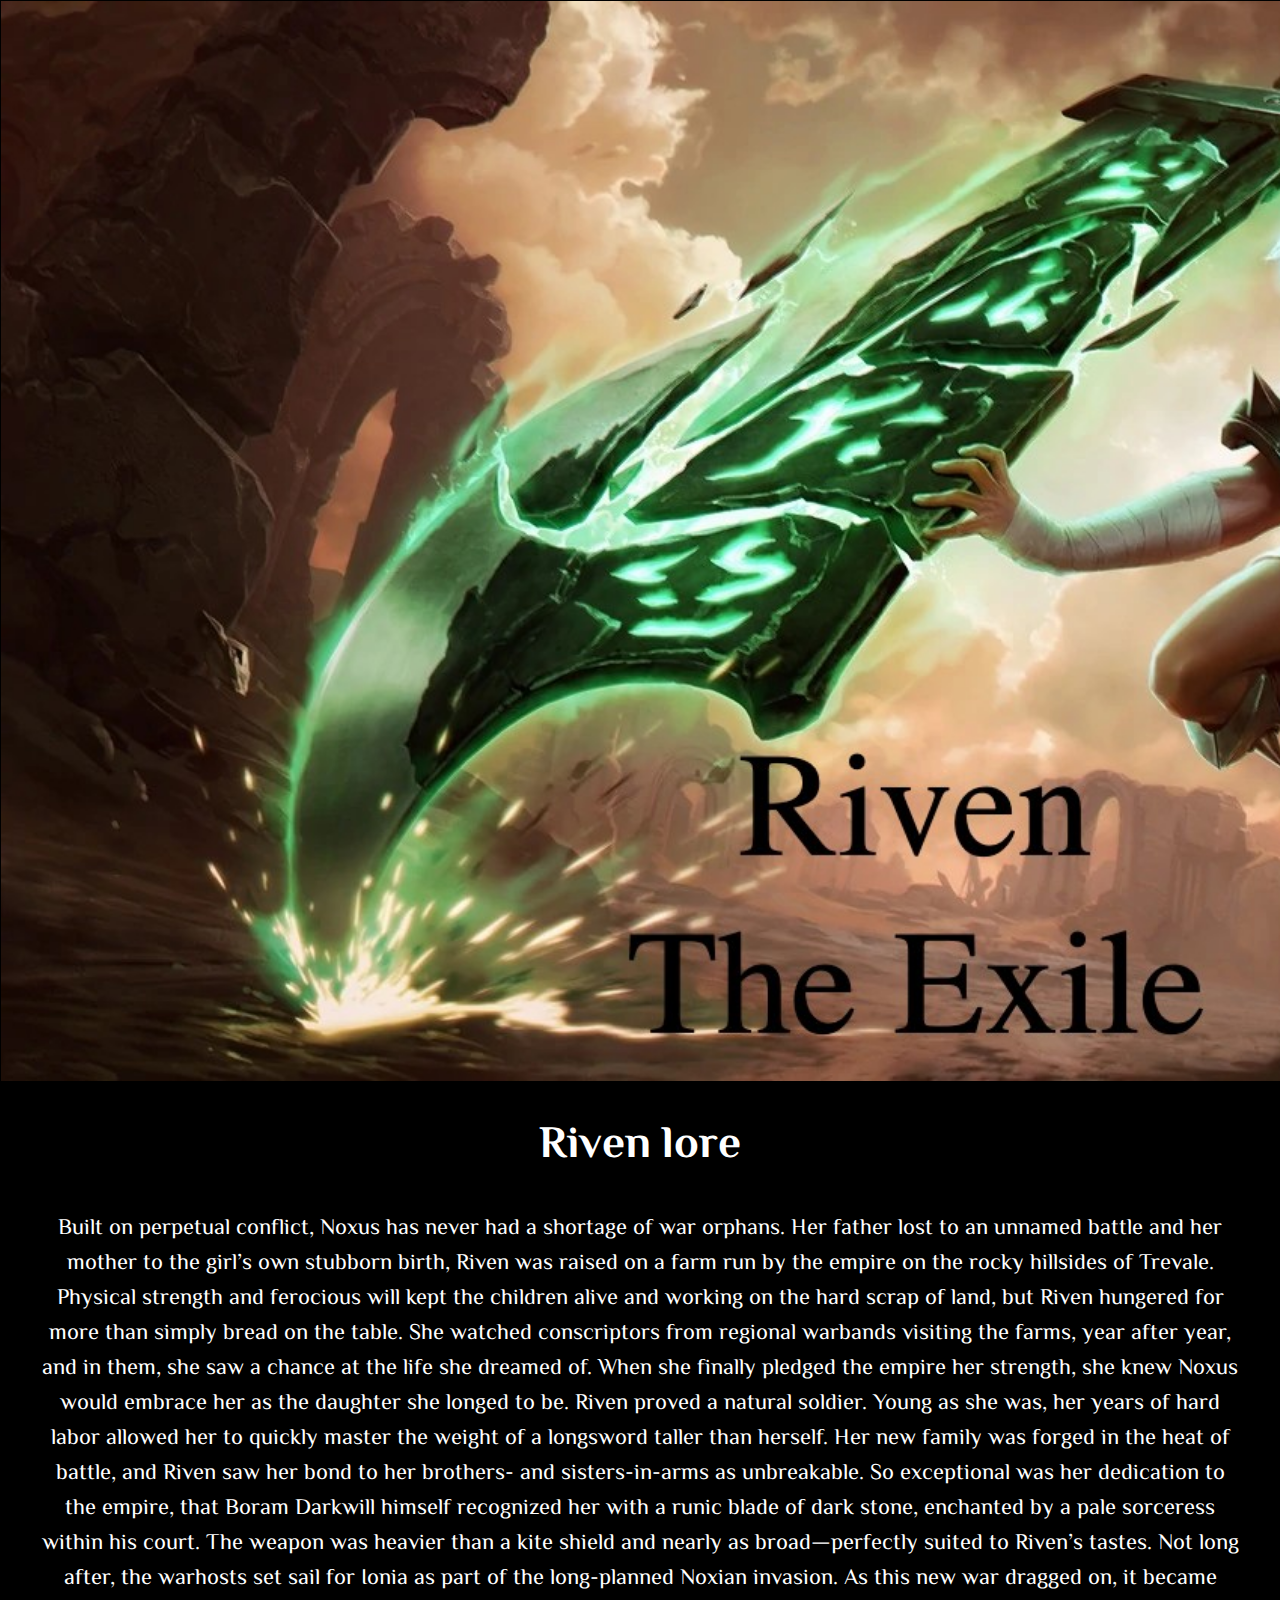
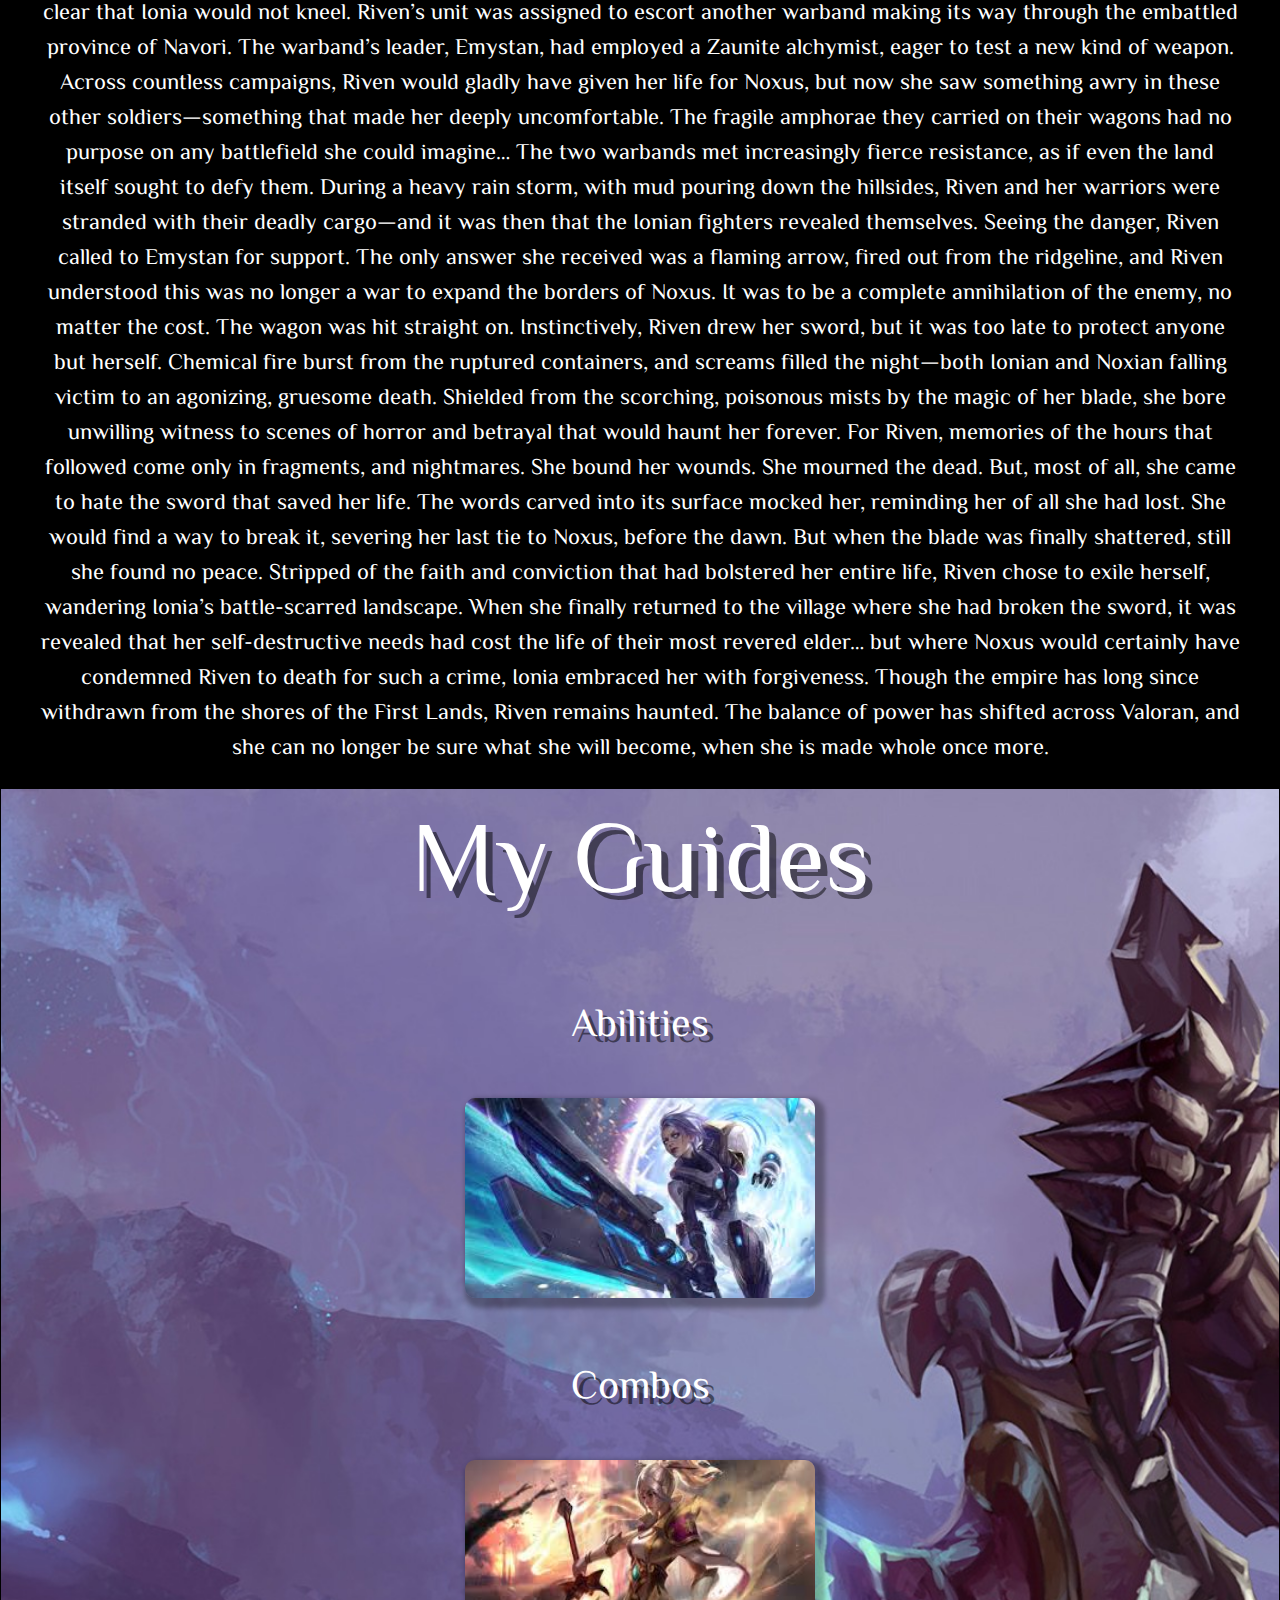
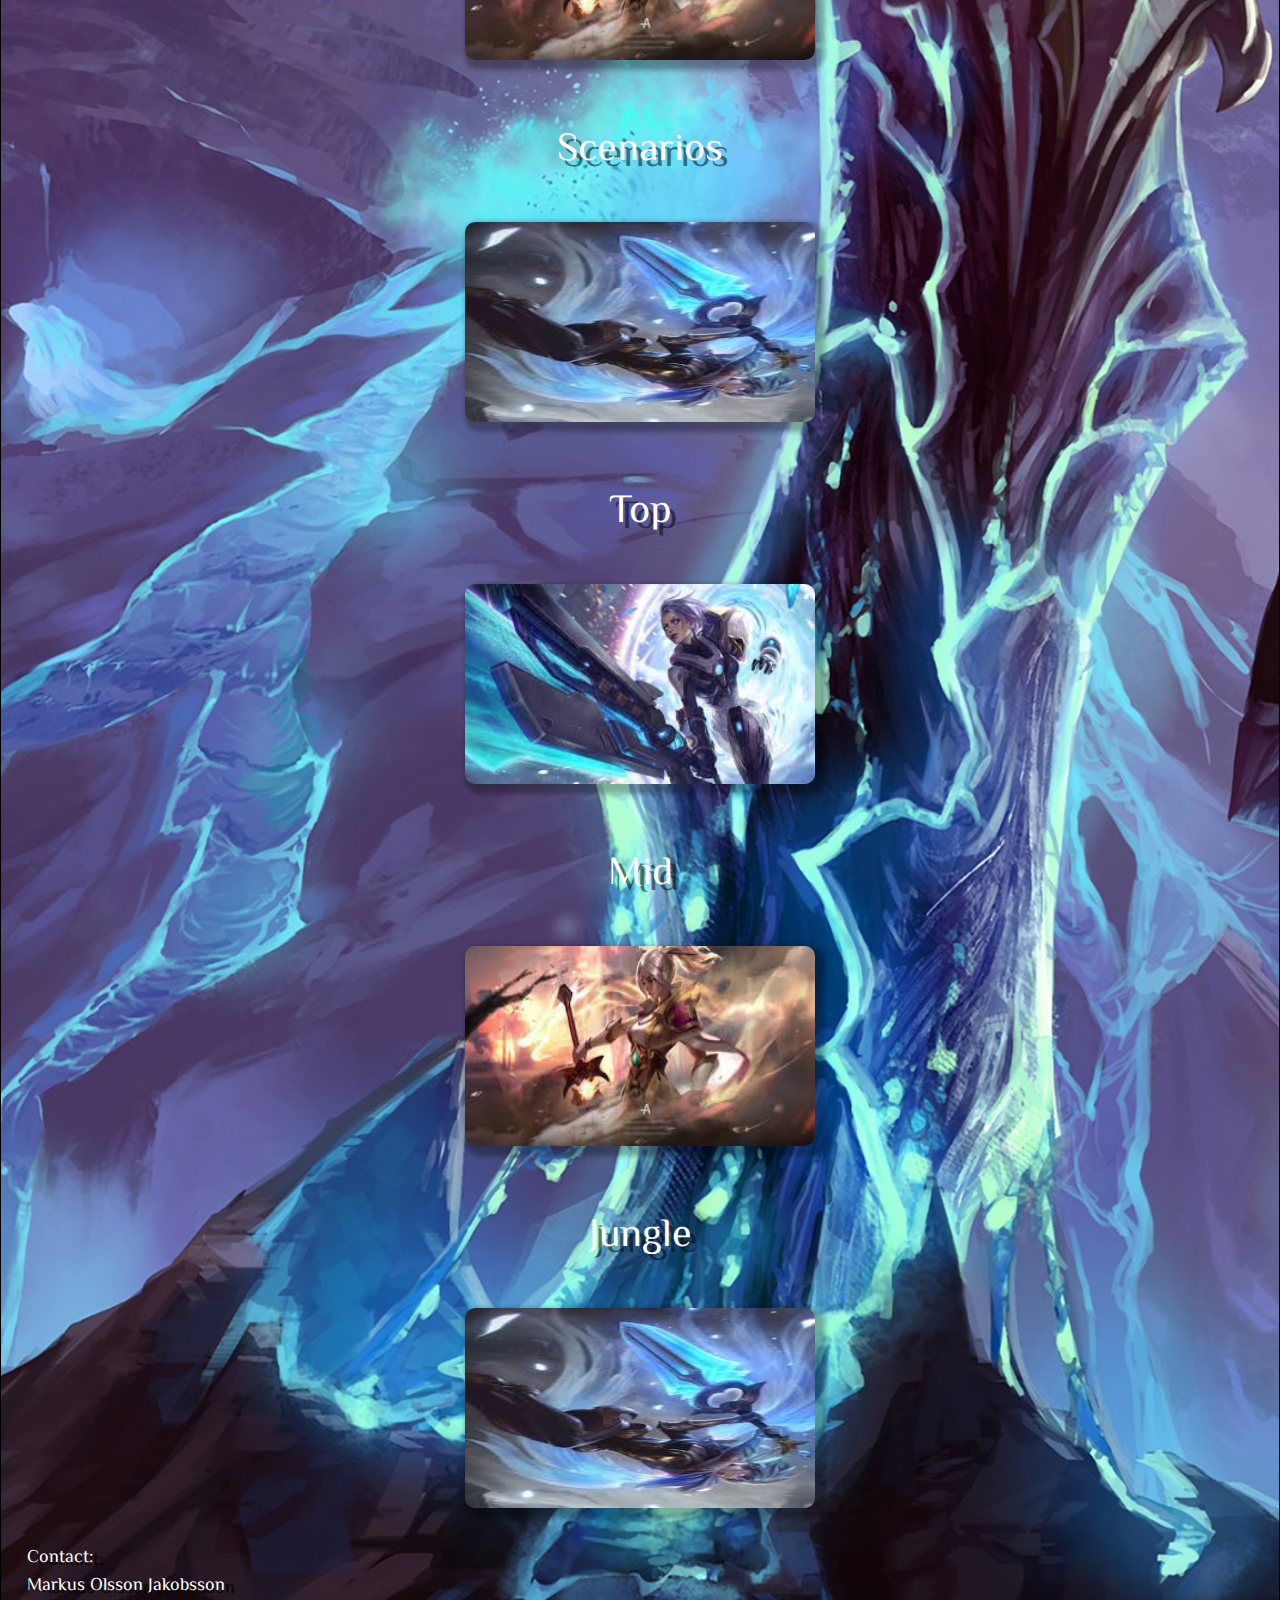
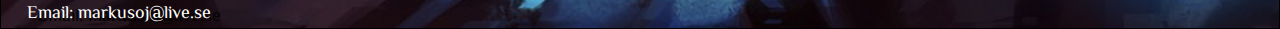
==== index.html @ c726abac "new css" ====
<!DOCTYPE html>
<html lang="sv" dir="ltr">

<head>
  <meta charset="utf-8">
  <meta name="veiwport" content="width=device-width, initial-scale=1.0">
  <link rel="stylesheet" type="text/css" href="css/style.css">
  <link rel="stylesheet" type="text/css" href="css/grid.css">
  <title>Riven guide</title>
</head>

<body id="body1">
  <header id=header1>
    <div id="champriven">
    </div>
  </header>
  <h1 id="rubrik1">Riven lore</h1>
  <p id="brödtext">
    Built on perpetual conflict, Noxus has never had a shortage of war orphans. Her father lost to an unnamed battle and her mother to the girl’s own stubborn birth, Riven was raised on a farm run by the empire on the rocky hillsides
    of Trevale.

    Physical strength and ferocious will kept the children alive and working on the hard scrap of land, but Riven hungered for more than simply bread on the table. She watched conscriptors from regional warbands visiting the farms, year after year,
    and in them, she saw a chance at the life she dreamed of. When she finally pledged the empire her strength, she knew Noxus would embrace her as the daughter she longed to be.

    Riven proved a natural soldier. Young as she was, her years of hard labor allowed her to quickly master the weight of a longsword taller than herself. Her new family was forged in the heat of battle, and Riven saw her bond to her brothers- and
    sisters-in-arms as unbreakable.

    So exceptional was her dedication to the empire, that Boram Darkwill himself recognized her with a runic blade of dark stone, enchanted by a pale sorceress within his court. The weapon was heavier than a kite shield and nearly as broad—perfectly
    suited to Riven’s tastes.

    Not long after, the warhosts set sail for Ionia as part of the long-planned Noxian invasion.

    As this new war dragged on, it became clear that Ionia would not kneel. Riven’s unit was assigned to escort another warband making its way through the embattled province of Navori. The warband’s leader, Emystan, had employed a Zaunite alchymist,
    eager to test a new kind of weapon. Across countless campaigns, Riven would gladly have given her life for Noxus, but now she saw something awry in these other soldiers—something that made her deeply uncomfortable. The fragile amphorae they
    carried on their wagons had no purpose on any battlefield she could imagine…

    The two warbands met increasingly fierce resistance, as if even the land itself sought to defy them. During a heavy rain storm, with mud pouring down the hillsides, Riven and her warriors were stranded with their deadly cargo—and it was then that
    the Ionian fighters revealed themselves. Seeing the danger, Riven called to Emystan for support.

    The only answer she received was a flaming arrow, fired out from the ridgeline, and Riven understood this was no longer a war to expand the borders of Noxus. It was to be a complete annihilation of the enemy, no matter the cost.

    The wagon was hit straight on. Instinctively, Riven drew her sword, but it was too late to protect anyone but herself. Chemical fire burst from the ruptured containers, and screams filled the night—both Ionian and Noxian falling victim to an
    agonizing, gruesome death. Shielded from the scorching, poisonous mists by the magic of her blade, she bore unwilling witness to scenes of horror and betrayal that would haunt her forever.

    For Riven, memories of the hours that followed come only in fragments, and nightmares. She bound her wounds. She mourned the dead. But, most of all, she came to hate the sword that saved her life. The words carved into its surface mocked her,
    reminding her of all she had lost. She would find a way to break it, severing her last tie to Noxus, before the dawn.

    But when the blade was finally shattered, still she found no peace.

    Stripped of the faith and conviction that had bolstered her entire life, Riven chose to exile herself, wandering Ionia’s battle-scarred landscape. When she finally returned to the village where she had broken the sword, it was revealed that her
    self-destructive needs had cost the life of their most revered elder… but where Noxus would certainly have condemned Riven to death for such a crime, Ionia embraced her with forgiveness.

    Though the empire has long since withdrawn from the shores of the First Lands, Riven remains haunted. The balance of power has shifted across Valoran, and she can no longer be sure what she will become, when she is made whole once more.
  </p>
  <div class="topics" id="bakgrund">
    <section id="header2">
      My Guides
    </section>
    <section id="section1" class="länkar">
      <div class="buttons">
        <p class="topictext">Abilities</p>
        <a href="https://markusojt19.github.io/Projekt-HT/"><img src="img/pulse.jpg" alt="Riven abilities" height="200" width="350" class="bilder"></a>
      </div>
    </section>
    <section id="section2" class="länkar">
      <div class="buttons">
        <p class="topictext">Combos</p>
        <a href="https://euw.leagueoflegends.com/en/"><img src="img/prestigeriven2.jpg" alt="Riven combos" height="200" width="350" class="bilder"></a>
      </div>
    </section>
    <section id="section3" class="länkar">
      <div class="buttons">
        <p class="topictext">Scenarios</p>
        <a href="https://euw.leagueoflegends.com/en/"><img src="img/dawn.jpg" alt="Riven scenarios" height="200" width="350" class="bilder"></a>
      </div>
    </section>
    <section id="section4" class="länkar">
      <div class="buttons">
        <p class="topictext">Top</p>
        <a href="https://euw.leagueoflegends.com/en/"><img src="img/pulse.jpg" alt="Riven toplane" height="200" width="350" class="bilder"></a>
      </div>
    </section>
    <section id="section5" class="länkar">
      <div class="buttons">
        <p class="topictext">Mid</p>
        <a href="https://euw.leagueoflegends.com/en/"><img src="img/prestigeriven2.jpg" alt="Riven midlane" height="200" width="350" class="bilder"></a>
      </div>
    </section>
    <section id="section6" class="länkar">
      <div class="buttons">
        <p class="topictext">Jungle</p>
        <a href="https://euw.leagueoflegends.com/en/"><img src="img/dawn.jpg" alt="Riven jungle" height="200" width="350" class="bilder"></a>
      </div>
    </section>
    <footer id="contact">
      Contact:<br>
      Markus Olsson Jakobsson <br>
      Email: markusoj@live.se
    </footer>
  </div>
</body>

</html>
---- css/style.css ----
@import url('https://fonts.googleapis.com/css?family=El+Messiri&display=swap');

#body1 {
  margin: 1px;
  font-family: 'El Messiri';
  background-color: rgb(0, 0, 0);
}

#brödtext {
  font-size: 2.5vh;
  color: rgb(255, 255, 255);
  margin-left: 3vw;
  margin-right: 3vw;
  text-align: center;
}

#rubrik1 {
  font-size: 5vh;
  color: rgb(255, 255, 255);
  text-align: center;
}

#bakgrund {
  background-image: url("../img/champriven.jpg");
  height: auto;
  width: auto;
  background-repeat: no-repeat;
  background-size: cover;
  background-position: top;
}

#champriven {
  display: block;
  background-image: url("../img/rivenog.jpg");
  margin-left: auto;
  margin-right: auto;
  background-size: cover;
  width: 100vw;
  height: 120vh;
}

#logo {
  display: block;
  margin-left: auto;
  margin-right: auto;
  width: 70%;
}

.topictext {
  display: block;
  margin-left: auto;
  margin-right: auto;
  font-size: 40px;
  color: rgb(255, 255, 255);
  height: auto;
  width: fit-content;
  text-shadow: 6px 6px rgba(0, 0, 0, 0.5);
}

.buttons {
  height: auto;
  width: fit-content;
  text-align: center;
  margin-left: auto;
  margin-right: auto;
  transition: .4s;
}

.bilder {
  box-shadow: 5px 5px 5px 5px rgba(0, 0, 0, 0.3);
  border: 5px;
  border-radius: 10px;
}

.buttons:hover {
  transform: scale(1.3);
}

#header2 {
  font-size: 100px;
  text-align: center;
  color: rgb(255, 255, 255);
  text-shadow: 7px 7px rgba(0, 0, 0, 0.5);
}

#contact {
  margin-top: 3vh;
  color: rgb(250, 230, 150);
  font-size: 2vh;
  text-shadow: 10px 3px rgba(0, 0, 0, 0.9);
  color: rgb(255, 255, 255);
}

.länkar {
  padding-top: 10px;
}

/*Nästa hemsida (abilities)*/
---- css/grid.css ----
.topics {
  display: grid;
  grid-template-columns: repeat(2, 1fr);
  grid-template-rows: repeat(5, auto);
  width: 80vw;
  height: auto;
  margin-left: auto;
  margin-right: auto;
}

#header1 {
  grid-column: 1/-1;
  grid-row: 1/2;
  text-align: center;
}

#section1 {
  grid-column: 1/2;
  grid-row: 2/3;
  text-align: center;
}

#section2 {
  grid-column: 1/2;
  grid-row: 3/4;
  text-align: center;
}

#section3 {
  grid-column: 1/2;
  grid-row: 4/5;
  text-align: center;
}

#section4 {
  grid-column: 2/3;
  grid-row: 2/3;
  text-align: center;
}

#section5 {
  grid-column: 2/3;
  grid-row: 3/4;
  text-align: center;
}

#section6 {
  grid-column: 2/3;
  grid-row: 4/5;
  text-align: center;
}

#header2 {
  grid-column: 1/-1;
  grid-row: 1/2;
}

#sectionR {
  grid-column: 1/2;
  grid-row: 1/2;
  text-align: center;
}

#sectionW {
  grid-column: 2/3;
  grid-row: 1/2;
  text-align: center;
}

#contact {
  grid-column: 1/-1;
  grid-row: 5/6;
  margin-left: 2%;
}

@media screen and (max-aspect-ratio: 3/2) {
  #header1 {
    grid-column: 1/-1;
    grid-row: 1/2;
  }

  #sectionR {
    grid-column: 1/-1;
    grid-row: 2/3;
  }

  #section1 {
    grid-column: 1/-1;
    grid-row: 3/4;
  }

  #section2 {
    grid-column: 1/-1;
    grid-row: 4/5;
  }

  #section3 {
    grid-column: 1/-1;
    grid-row: 5/6;
  }

  #sectionW {
    grid-column: 1/-1;
    grid-row: 6/7;
  }

  #section4 {
    grid-column: 1/-1;
    grid-row: 7/8;
  }

  #section5 {
    grid-column: 1/-1;
    grid-row: 8/9
  }

  #section6 {
    grid-column: 1/-1;
    grid-row: 9/10
  }

  #contact {
    grid-column: 1/-1;
    grid-row: 10/11;
  }
}

/*Nästa hemsida (abilities)*/
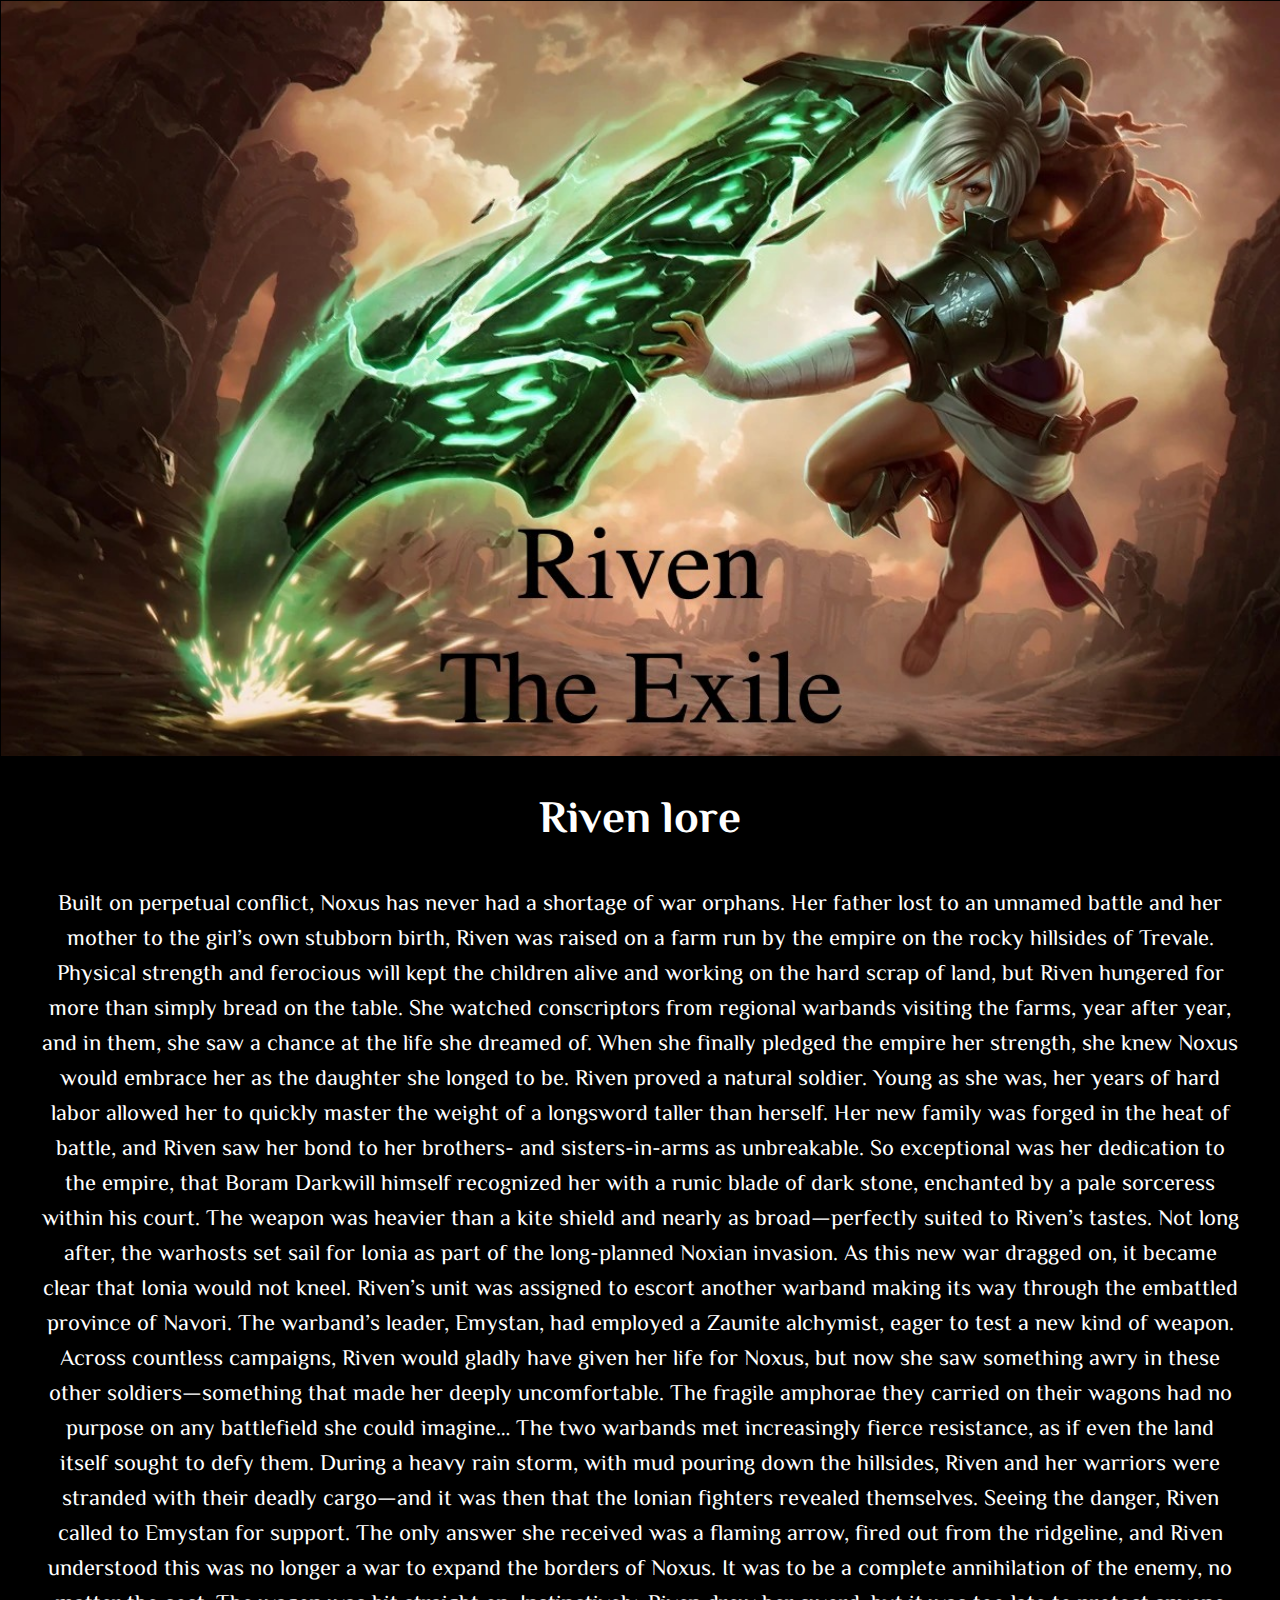
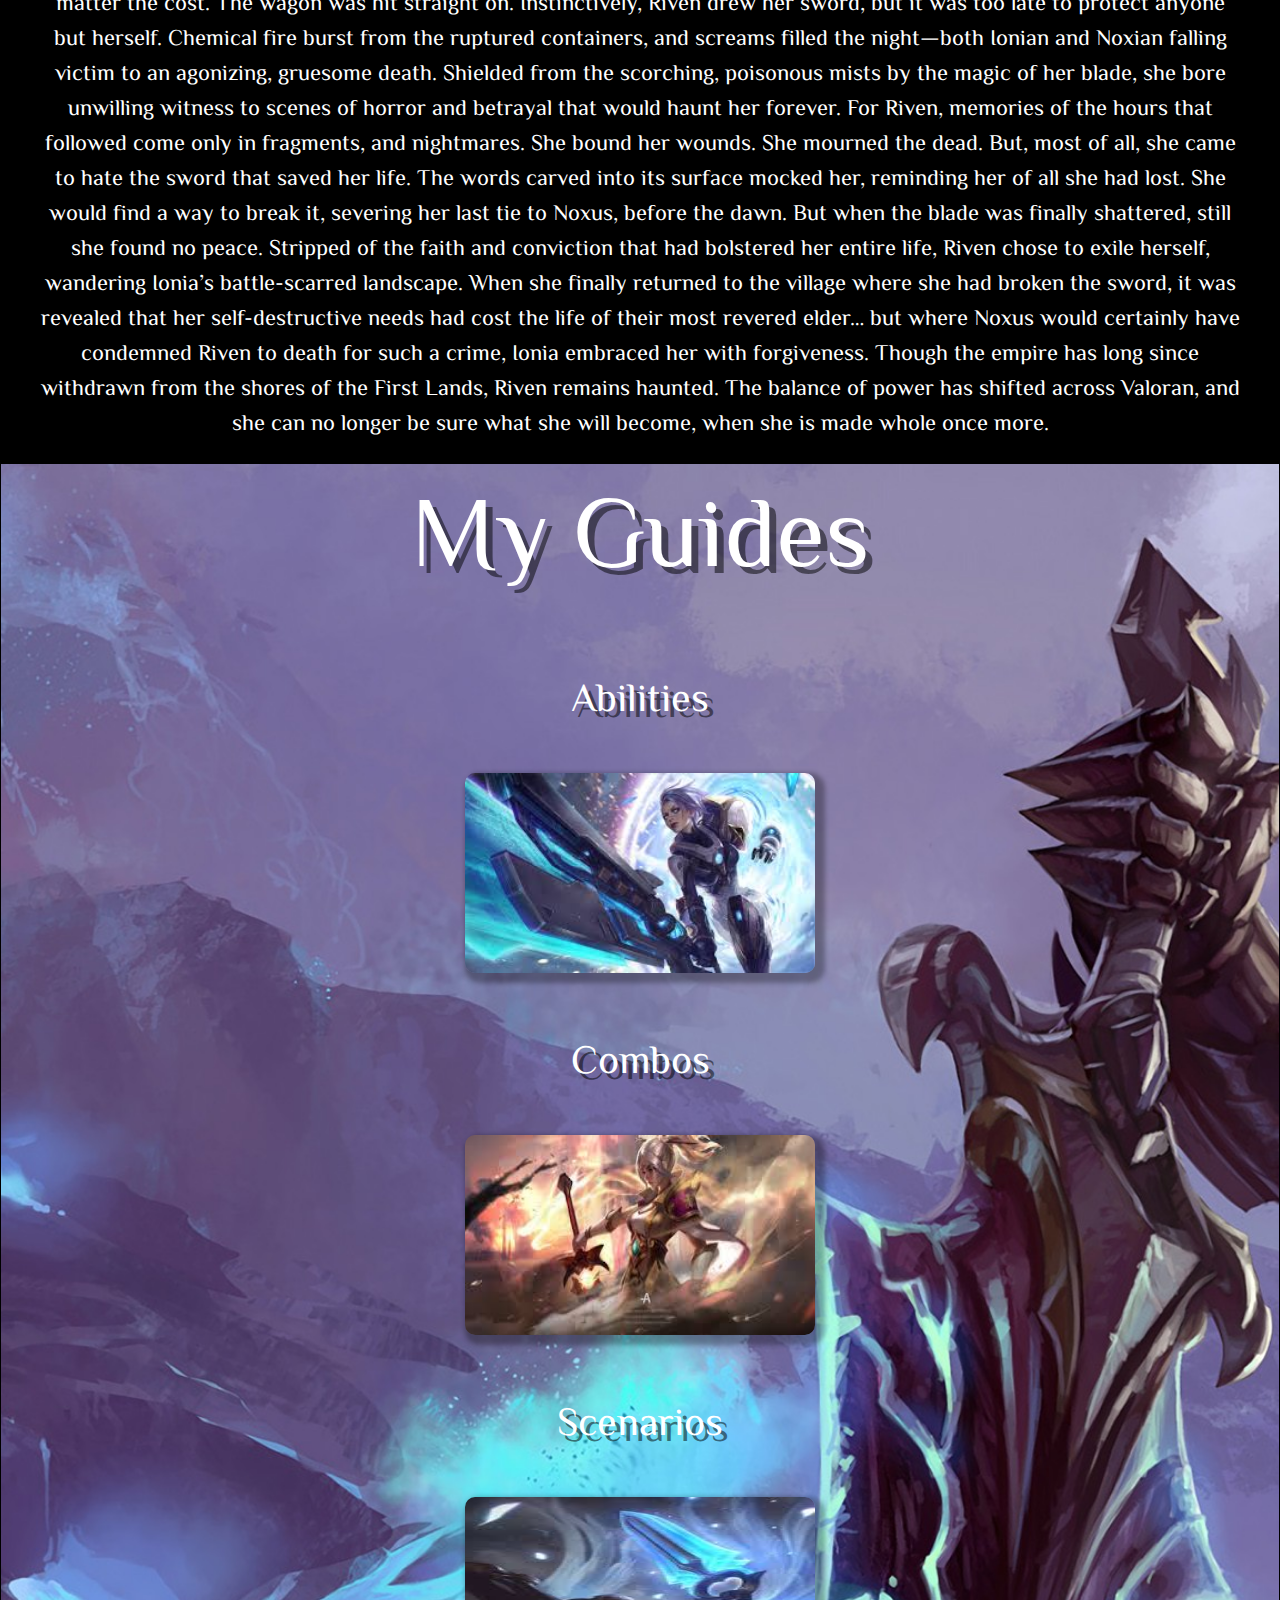
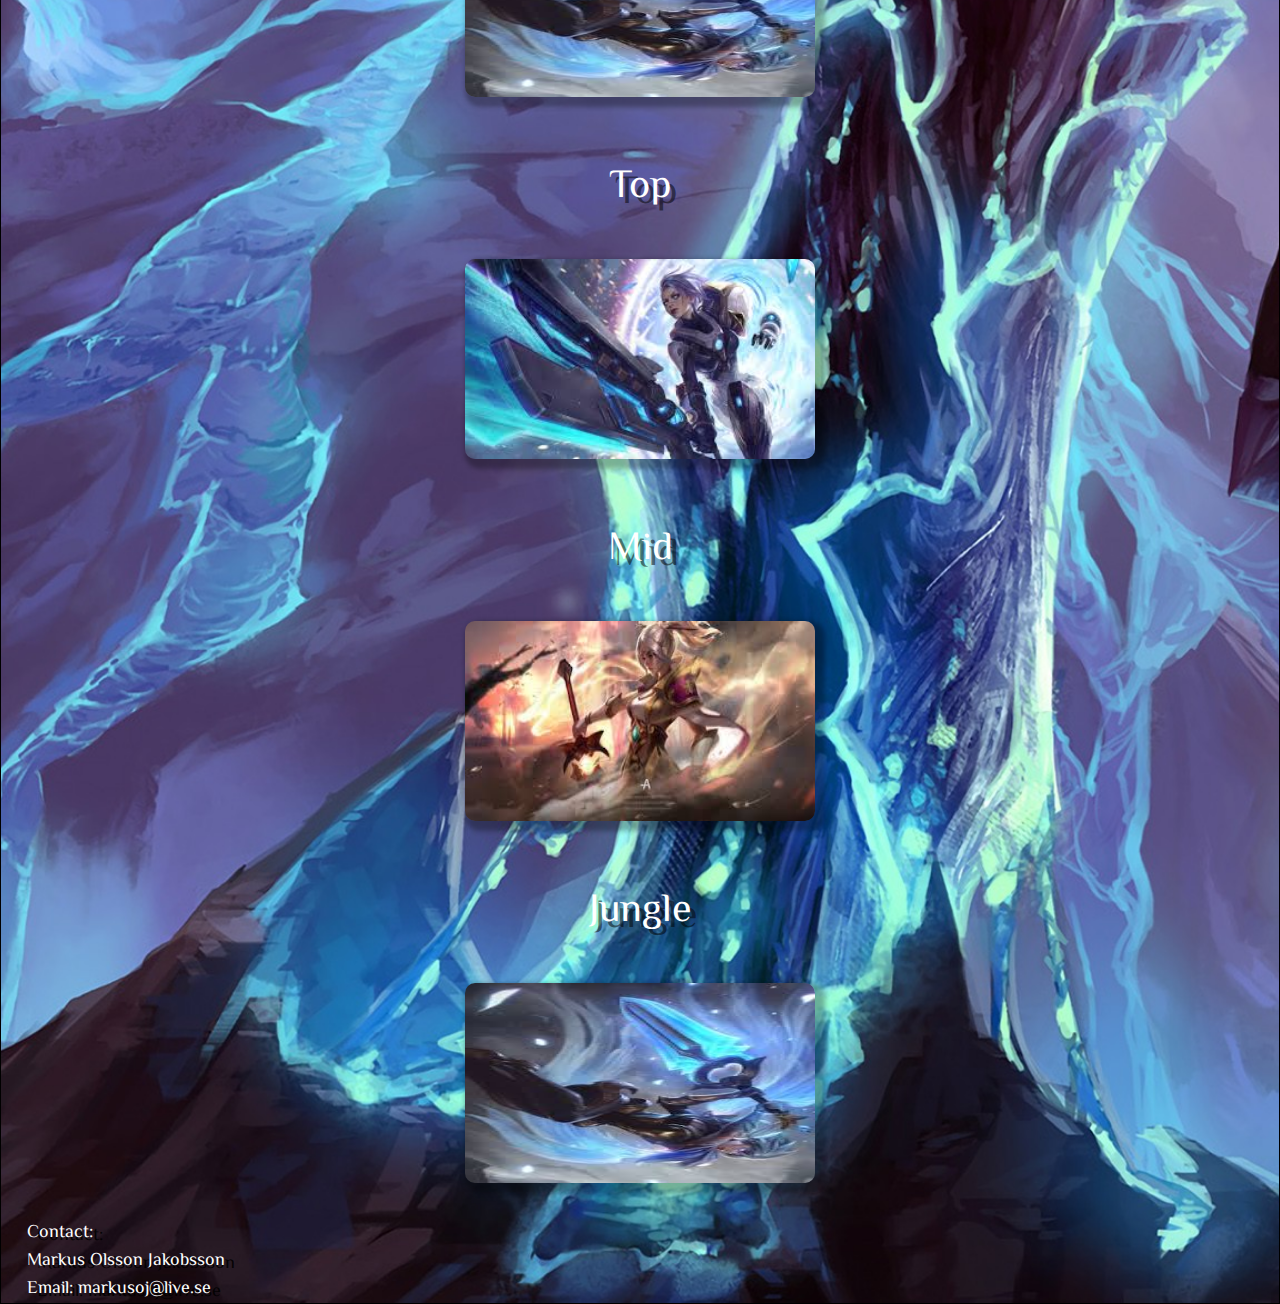
==== commit 43c321eb: "style fix" ====
--- a/index.html
+++ b/index.html
@@ -11,8 +11,7 @@
 
 <body id="body1">
   <header id=header1>
-    <div id="champriven">
-    </div>
+    <img src="img/rivenog.jpg" alt="Riven" id="start">
   </header>
   <h1 id="rubrik1">Riven lore</h1>
   <p id="brödtext">
@@ -59,13 +58,13 @@
     <section id="section1" class="länkar">
       <div class="buttons">
         <p class="topictext">Abilities</p>
-        <a href="https://markusojt19.github.io/Projekt-HT/"><img src="img/pulse.jpg" alt="Riven abilities" height="200" width="350" class="bilder"></a>
+        <a href="file:///Users/markusoj03/Desktop/Projekt-HT/abilities.html"><img src="img/pulse.jpg" alt="Riven abilities" height="200" width="350" class="bilder"></a>
       </div>
     </section>
     <section id="section2" class="länkar">
       <div class="buttons">
         <p class="topictext">Combos</p>
-        <a href="https://euw.leagueoflegends.com/en/"><img src="img/prestigeriven2.jpg" alt="Riven combos" height="200" width="350" class="bilder"></a>
+        <a href="https://markusojt19.github.io/Projekt-HT/"><img src="img/prestigeriven2.jpg" alt="Riven combos" height="200" width="350" class="bilder"></a>
       </div>
     </section>
     <section id="section3" class="länkar">
--- a/css/style.css
+++ b/css/style.css
@@ -29,14 +29,11 @@
   background-position: top;
 }
 
-#champriven {
+#start {
   display: block;
-  background-image: url("../img/rivenog.jpg");
-  margin-left: auto;
-  margin-right: auto;
   background-size: cover;
   width: 100vw;
-  height: 120vh;
+  height: auto;
 }
 
 #logo {
@@ -95,4 +92,28 @@
   padding-top: 10px;
 }
 
-/*Nästa hemsida (abilities)*/+/*Nästa hemsida (abilities)*/
+#body2 {
+  margin: 1px;
+  font-family: 'El Messiri';
+  background-color: rgb(9, 23, 29)
+}
+
+#Rubrik1 {
+  font-size: 10vh;
+  text-align: center;
+  color: rgb(220, 220, 220);
+  text-shadow: 0.5vh 0.5vh rgba(255, 255, 255, 0.3);
+}
+
+.sectionrubriker {
+  margin-left: 4vw;
+  font-size: 5vh;
+  color: rgb(220, 220, 220)
+}
+
+.sections {
+  margin-left: 2vw;
+  margin-right: 50vw;
+  color: rgb(220, 220, 220)
+}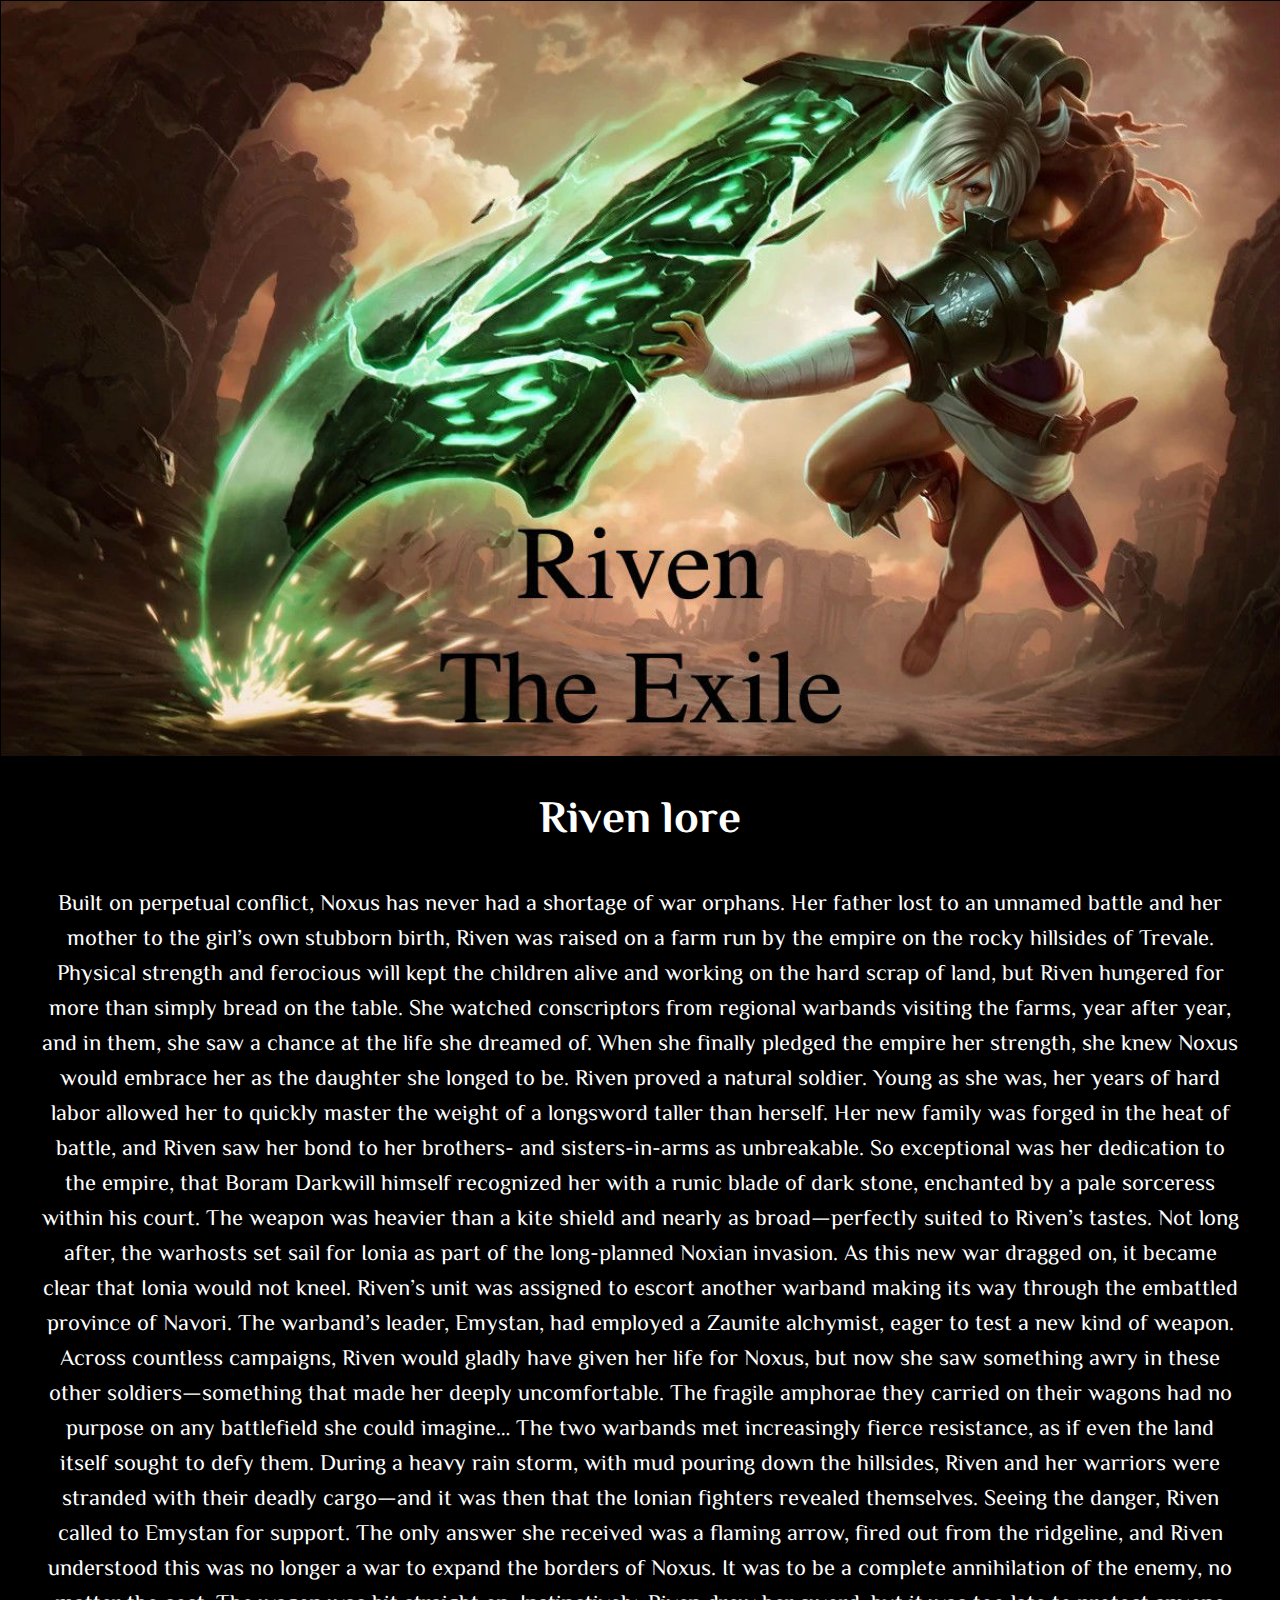
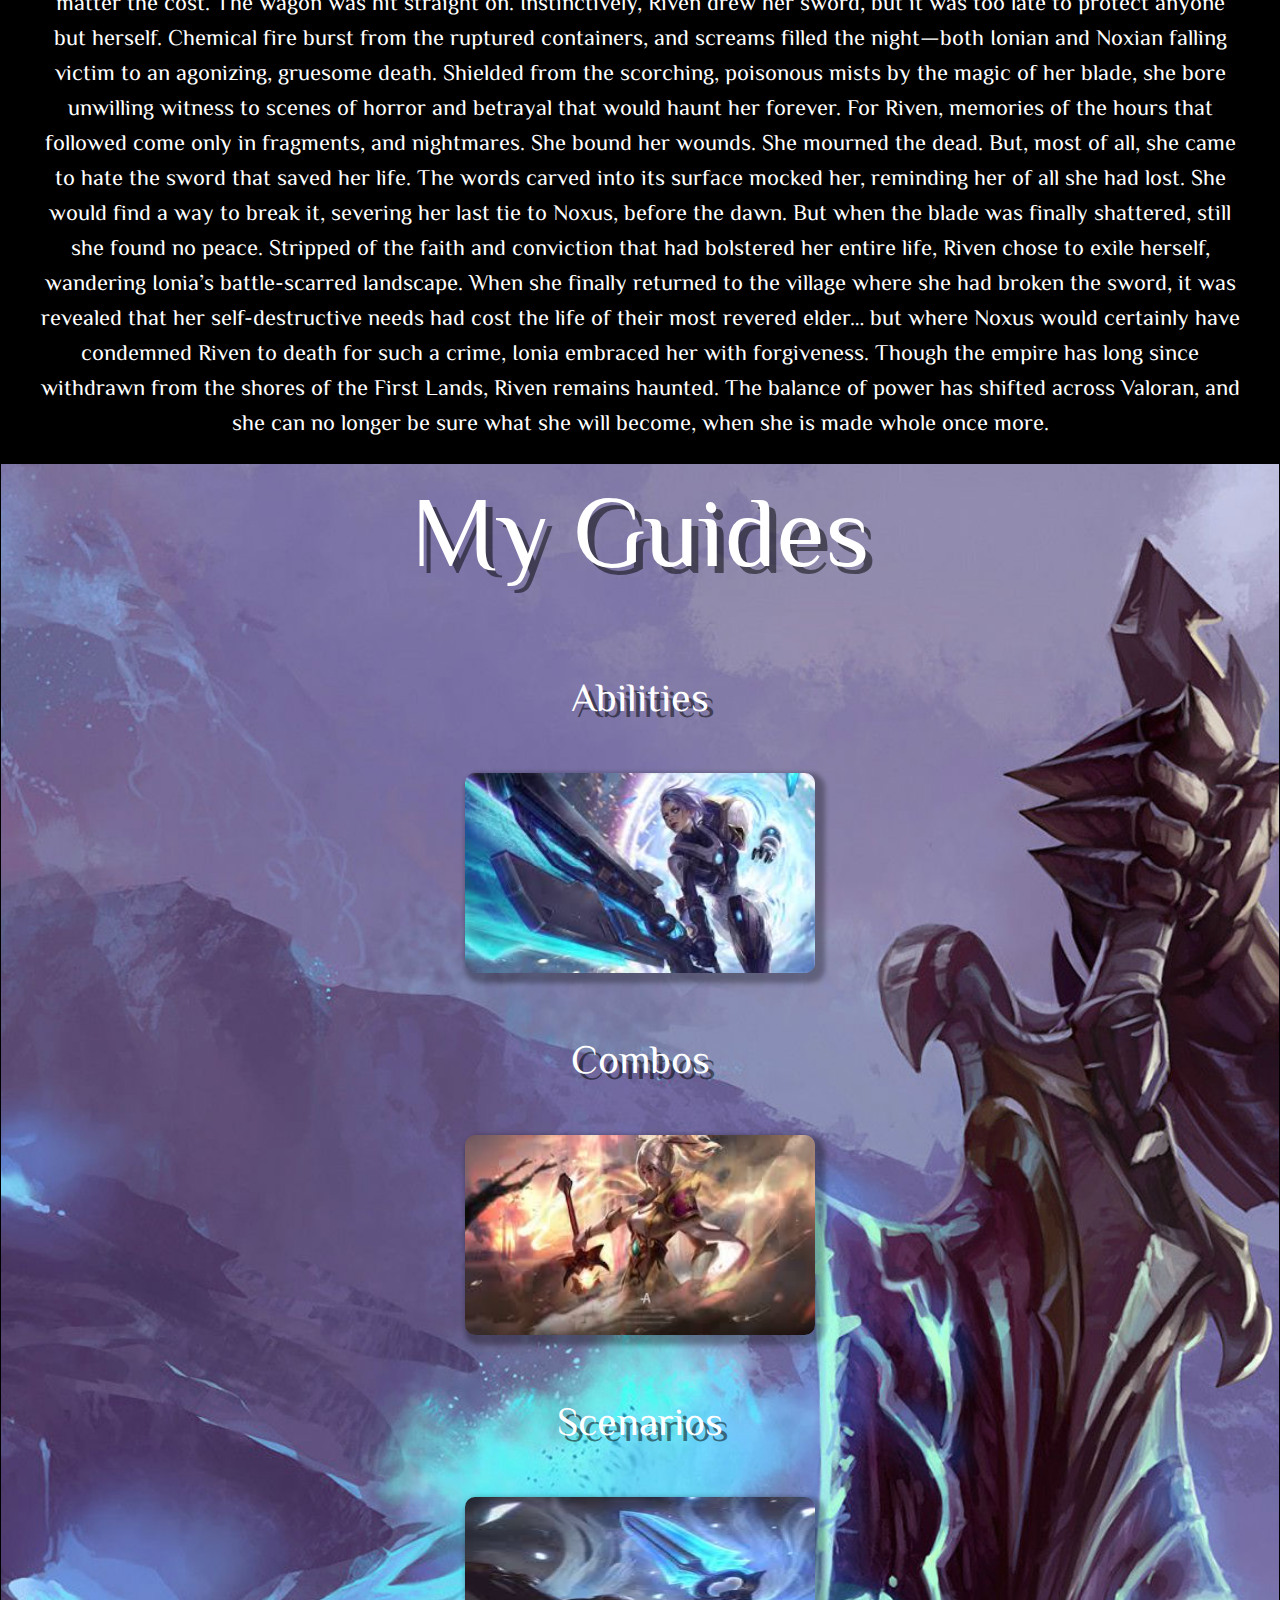
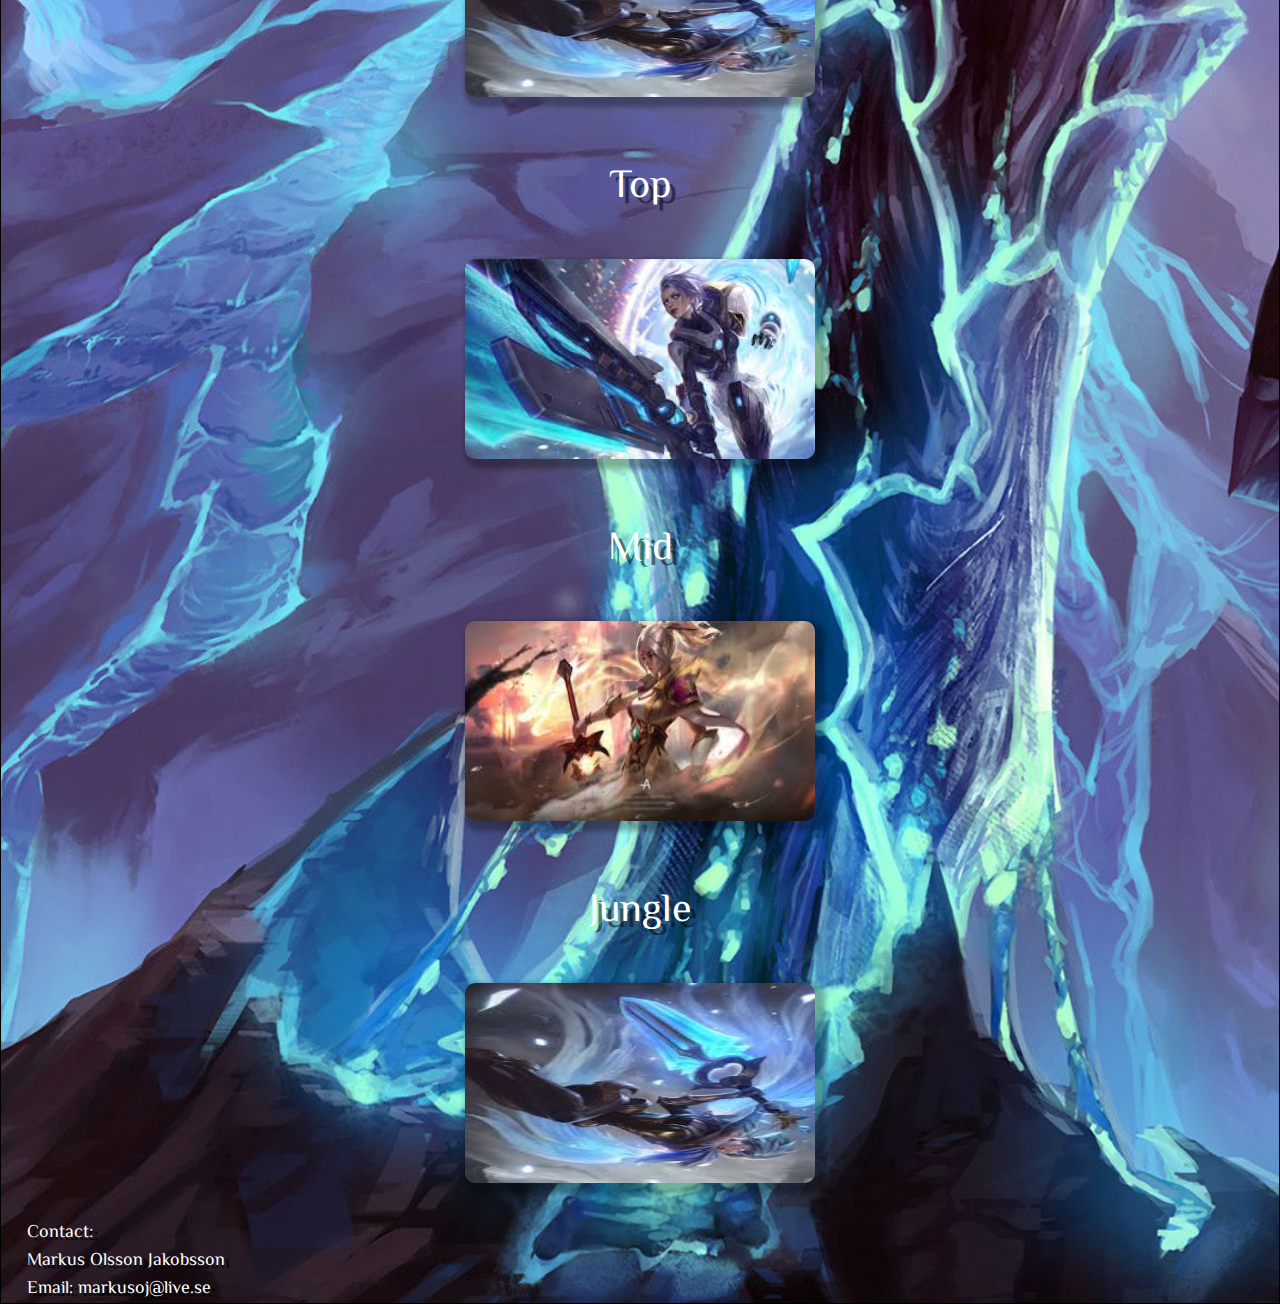
==== commit d624a1d6: "new images" ====
--- a/index.html
+++ b/index.html
@@ -11,7 +11,7 @@
 
 <body id="body1">
   <header id=header1>
-    <img src="img/rivenog.jpg" alt="Riven" id="start">
+    <img src="img/rivenogcomp.jpg" alt="Riven" id="start">
   </header>
   <h1 id="rubrik1">Riven lore</h1>
   <p id="brödtext">
--- a/css/style.css
+++ b/css/style.css
@@ -21,7 +21,7 @@
 }
 
 #bakgrund {
-  background-image: url("../img/champriven.jpg");
+  background-image: url("../img/champrivencomp.jpg");
   height: auto;
   width: auto;
   background-repeat: no-repeat;
@@ -34,13 +34,6 @@
   background-size: cover;
   width: 100vw;
   height: auto;
-}
-
-#logo {
-  display: block;
-  margin-left: auto;
-  margin-right: auto;
-  width: 70%;
 }
 
 .topictext {
@@ -84,7 +77,7 @@
   margin-top: 3vh;
   color: rgb(250, 230, 150);
   font-size: 2vh;
-  text-shadow: 10px 3px rgba(0, 0, 0, 0.9);
+  text-shadow: 5px 3px rgba(0, 0, 0, 0.9);
   color: rgb(255, 255, 255);
 }
 
@@ -116,4 +109,9 @@
   margin-left: 2vw;
   margin-right: 50vw;
   color: rgb(220, 220, 220)
+}
+
+#ytbild {
+  height: 30vh;
+  width: 30vw;
 }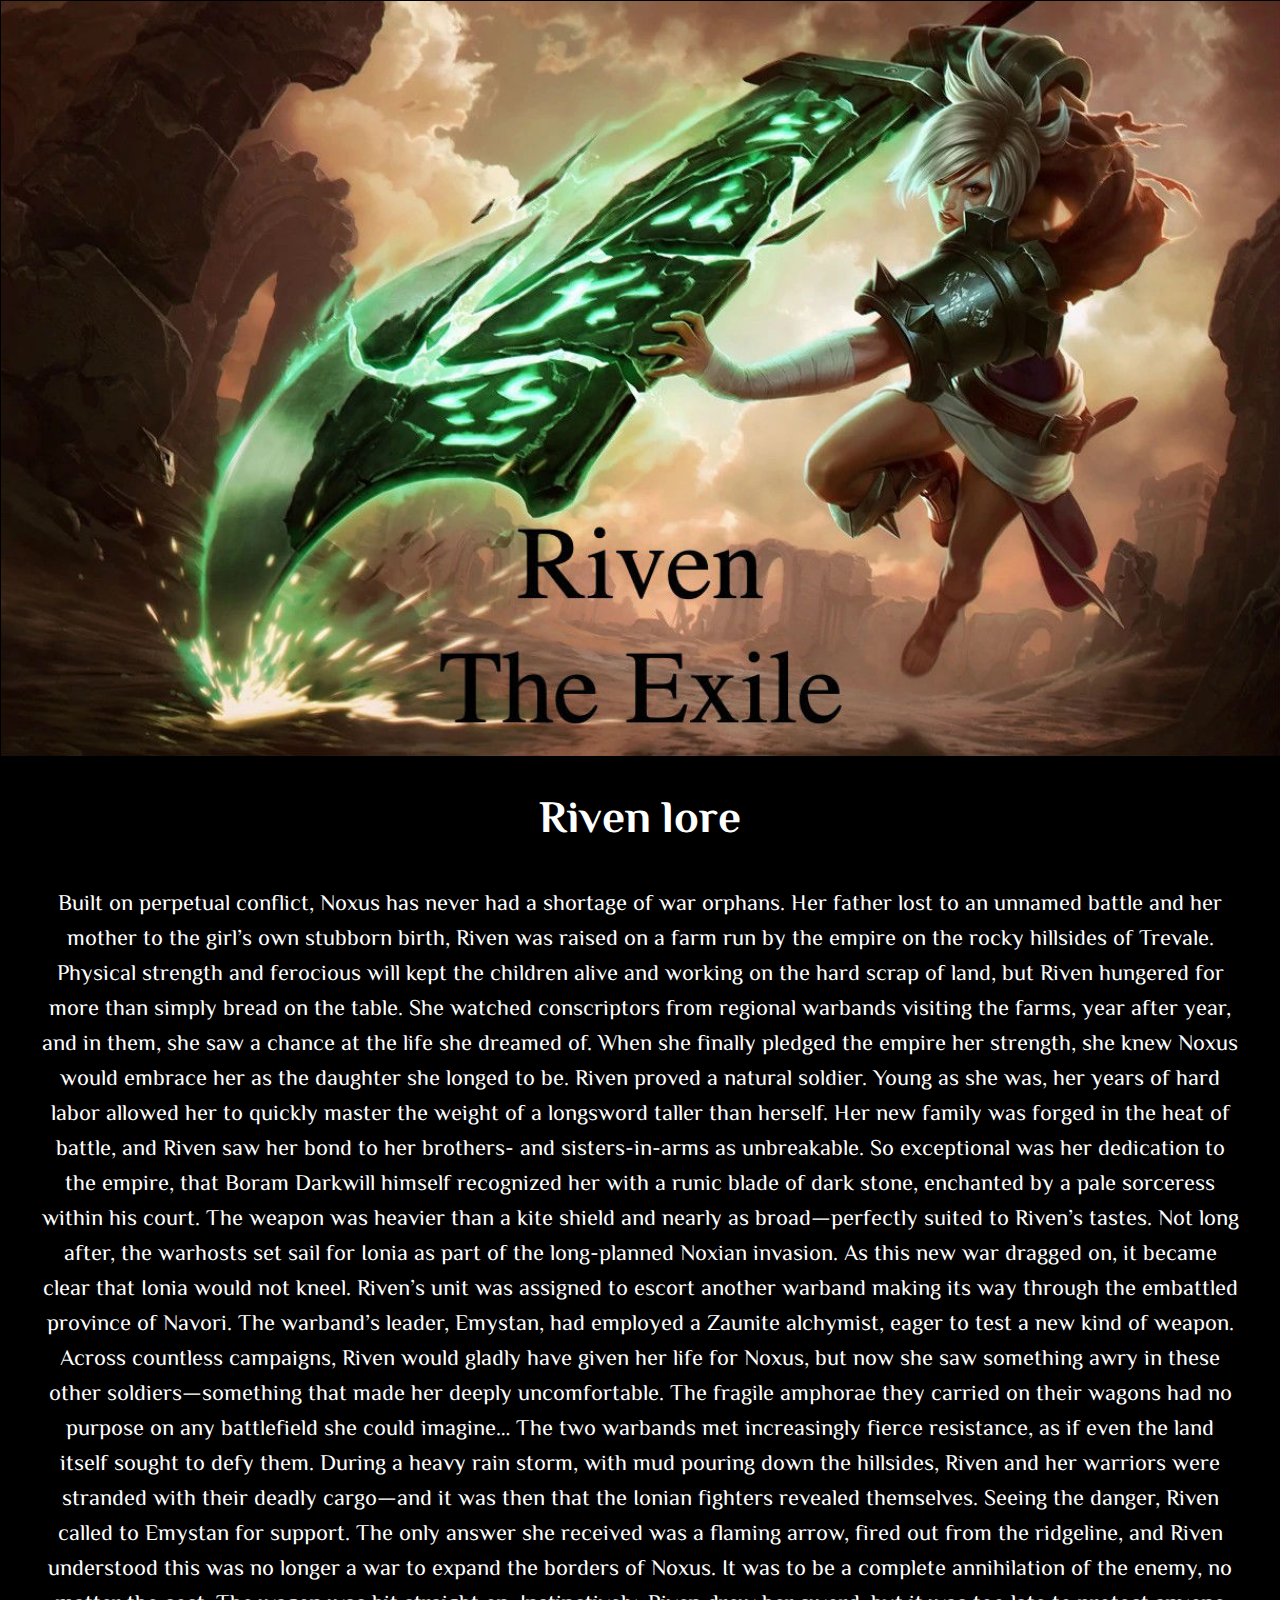
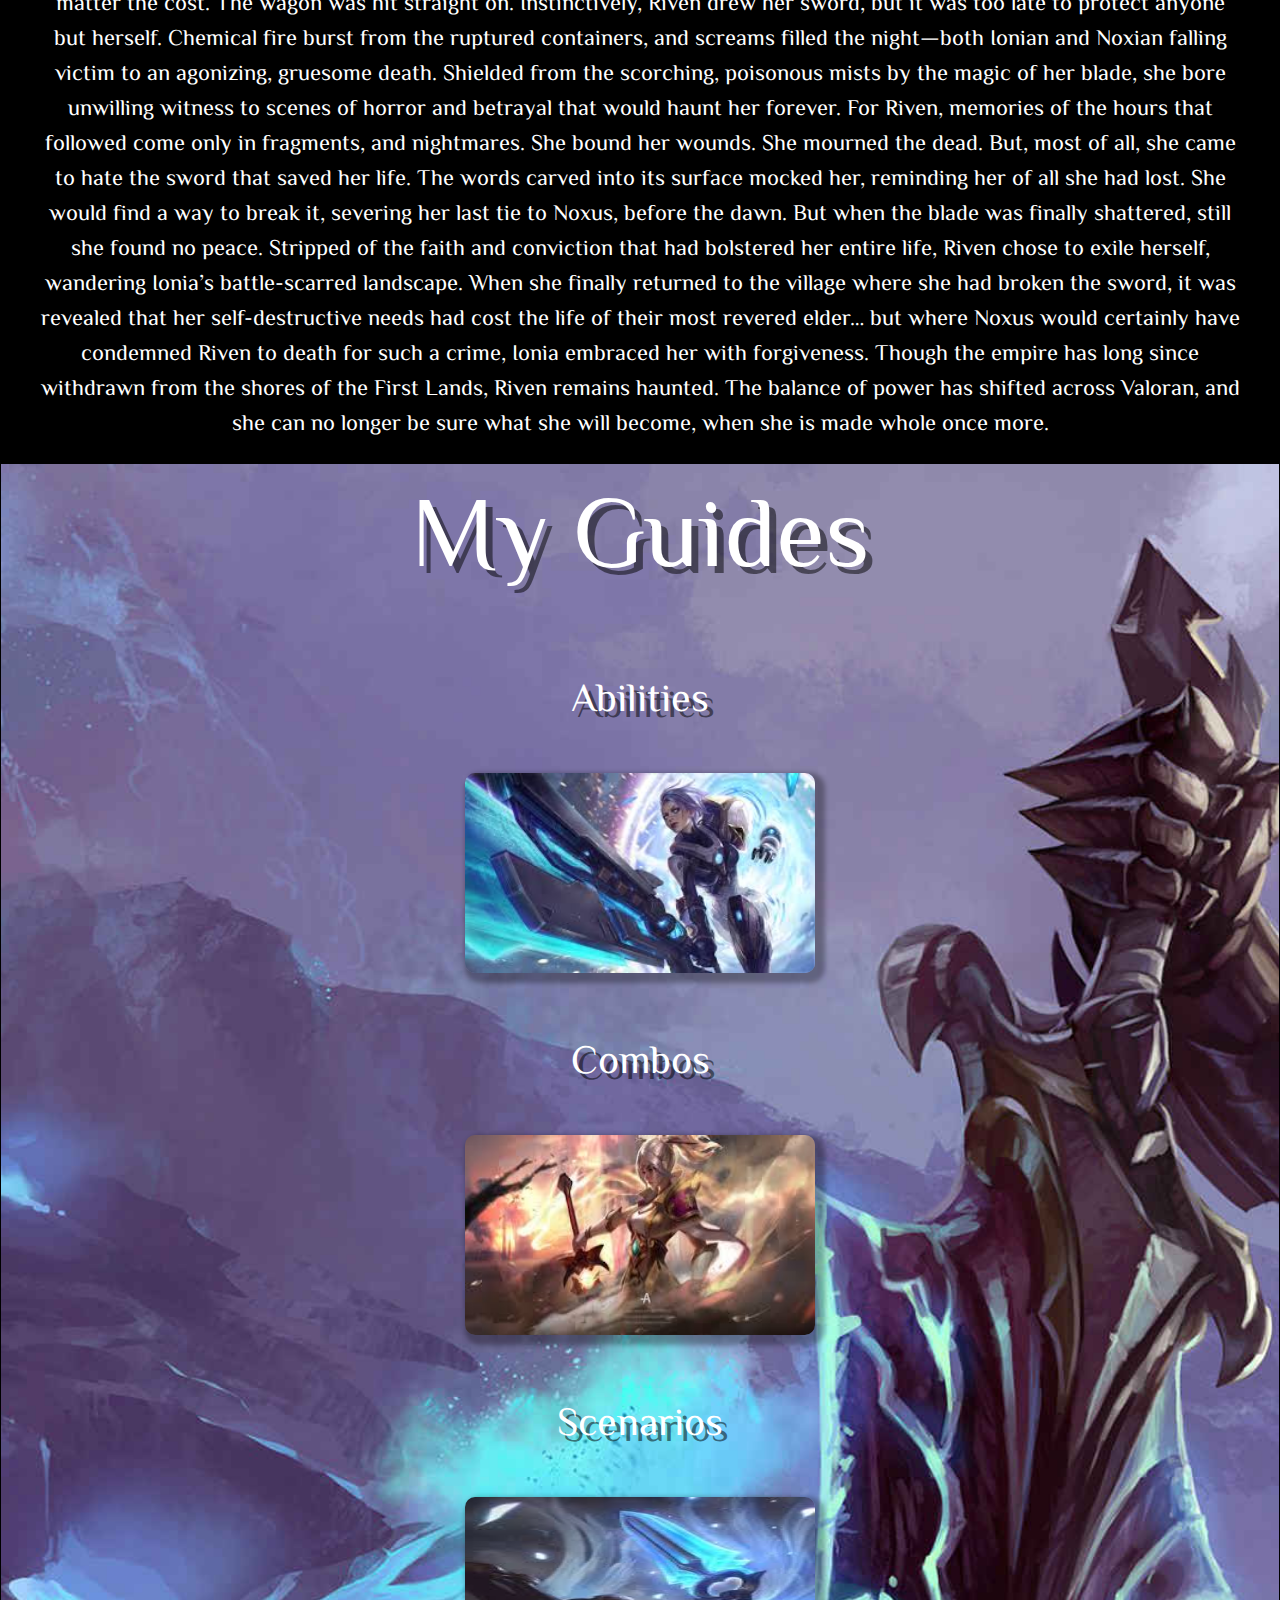
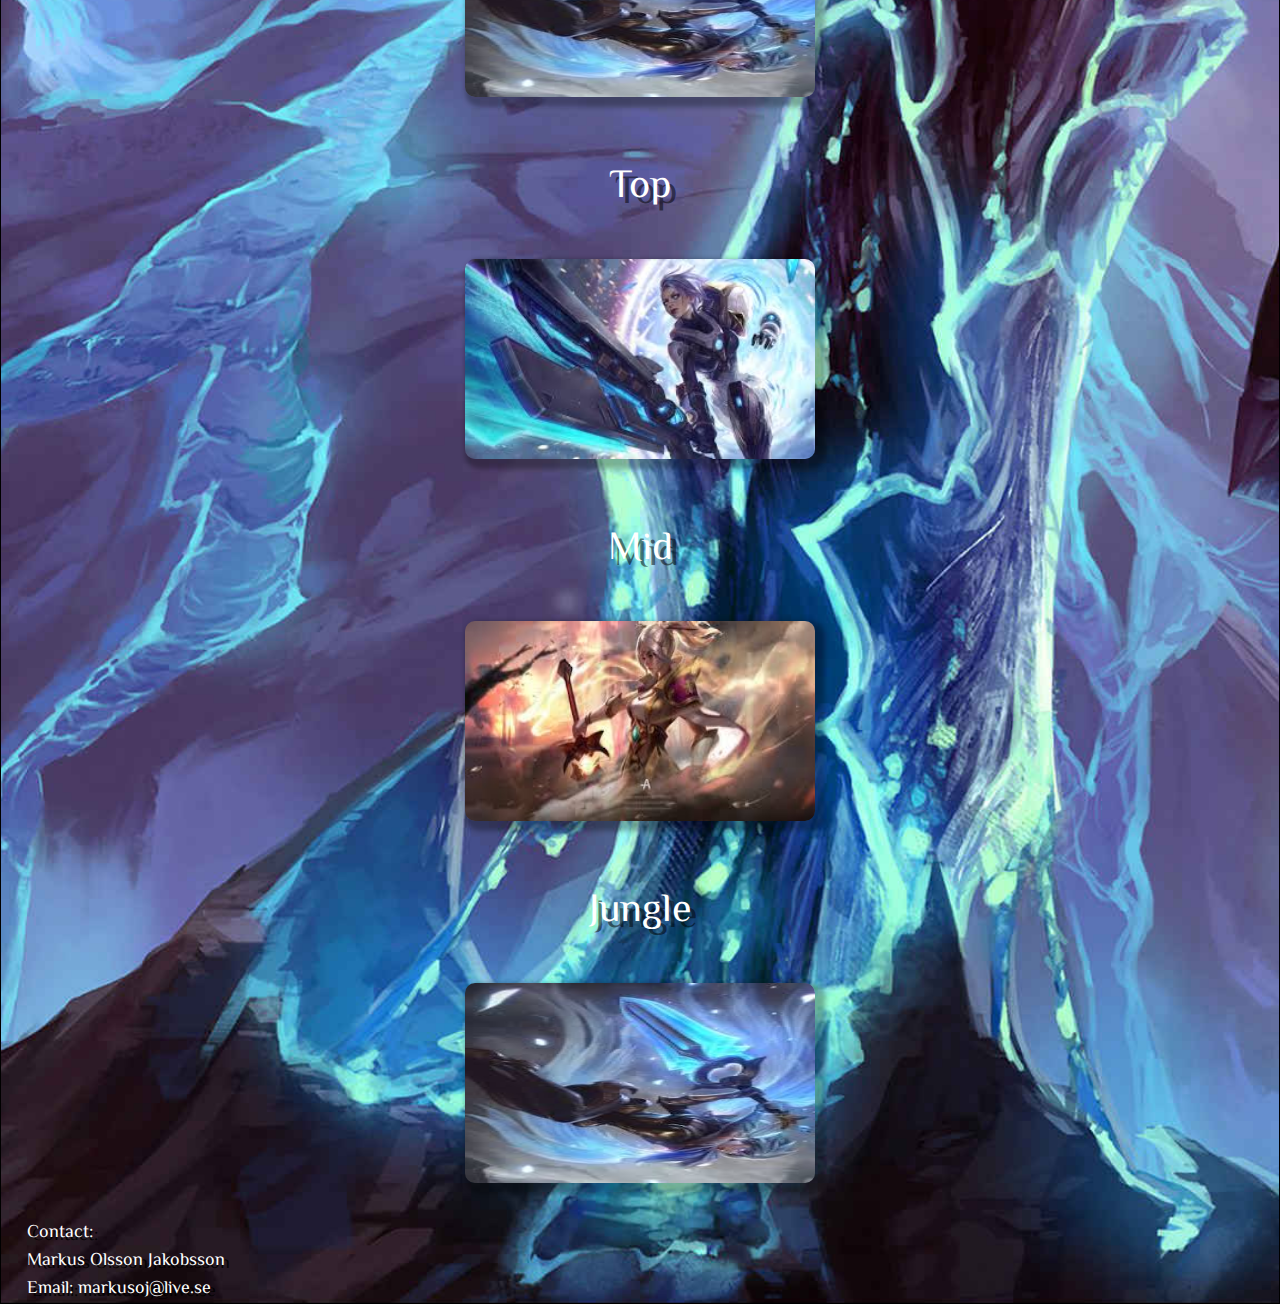
==== commit 6a6c59c9: "Added all pages" ====
--- a/index.html
+++ b/index.html
@@ -64,31 +64,31 @@
     <section id="section2" class="länkar">
       <div class="buttons">
         <p class="topictext">Combos</p>
-        <a href="https://markusojt19.github.io/Projekt-HT/"><img src="img/prestigeriven2.jpg" alt="Riven combos" height="200" width="350" class="bilder"></a>
+        <a href="file:///Users/markusoj03/Desktop/Projekt-HT/Combos.html"><img src="img/prestigeriven2.jpg" alt="Riven combos" height="200" width="350" class="bilder"></a>
       </div>
     </section>
     <section id="section3" class="länkar">
       <div class="buttons">
         <p class="topictext">Scenarios</p>
-        <a href="https://euw.leagueoflegends.com/en/"><img src="img/dawn.jpg" alt="Riven scenarios" height="200" width="350" class="bilder"></a>
+        <a href="file:///Users/markusoj03/Desktop/Projekt-HT/Scenarios.html"><img src="img/dawn.jpg" alt="Riven scenarios" height="200" width="350" class="bilder"></a>
       </div>
     </section>
     <section id="section4" class="länkar">
       <div class="buttons">
         <p class="topictext">Top</p>
-        <a href="https://euw.leagueoflegends.com/en/"><img src="img/pulse.jpg" alt="Riven toplane" height="200" width="350" class="bilder"></a>
+        <a href="file:///Users/markusoj03/Desktop/Projekt-HT/Top.html"><img src="img/pulse.jpg" alt="Riven toplane" height="200" width="350" class="bilder"></a>
       </div>
     </section>
     <section id="section5" class="länkar">
       <div class="buttons">
         <p class="topictext">Mid</p>
-        <a href="https://euw.leagueoflegends.com/en/"><img src="img/prestigeriven2.jpg" alt="Riven midlane" height="200" width="350" class="bilder"></a>
+        <a href="file:///Users/markusoj03/Desktop/Projekt-HT/Mid.html"><img src="img/prestigeriven2.jpg" alt="Riven midlane" height="200" width="350" class="bilder"></a>
       </div>
     </section>
     <section id="section6" class="länkar">
       <div class="buttons">
         <p class="topictext">Jungle</p>
-        <a href="https://euw.leagueoflegends.com/en/"><img src="img/dawn.jpg" alt="Riven jungle" height="200" width="350" class="bilder"></a>
+        <a href="file:///Users/markusoj03/Desktop/Projekt-HT/Jungle.html"><img src="img/dawn.jpg" alt="Riven jungle" height="200" width="350" class="bilder"></a>
       </div>
     </section>
     <footer id="contact">
@@ -97,6 +97,7 @@
       Email: markusoj@live.se
     </footer>
   </div>
+  <script src="JS"></script>
 </body>
 
 </html>--- a/css/style.css
+++ b/css/style.css
@@ -21,7 +21,7 @@
 }
 
 #bakgrund {
-  background-image: url("../img/champrivencomp.jpg");
+  background-image: url("../img/champrivencomp2.jpg");
   height: auto;
   width: auto;
   background-repeat: no-repeat;
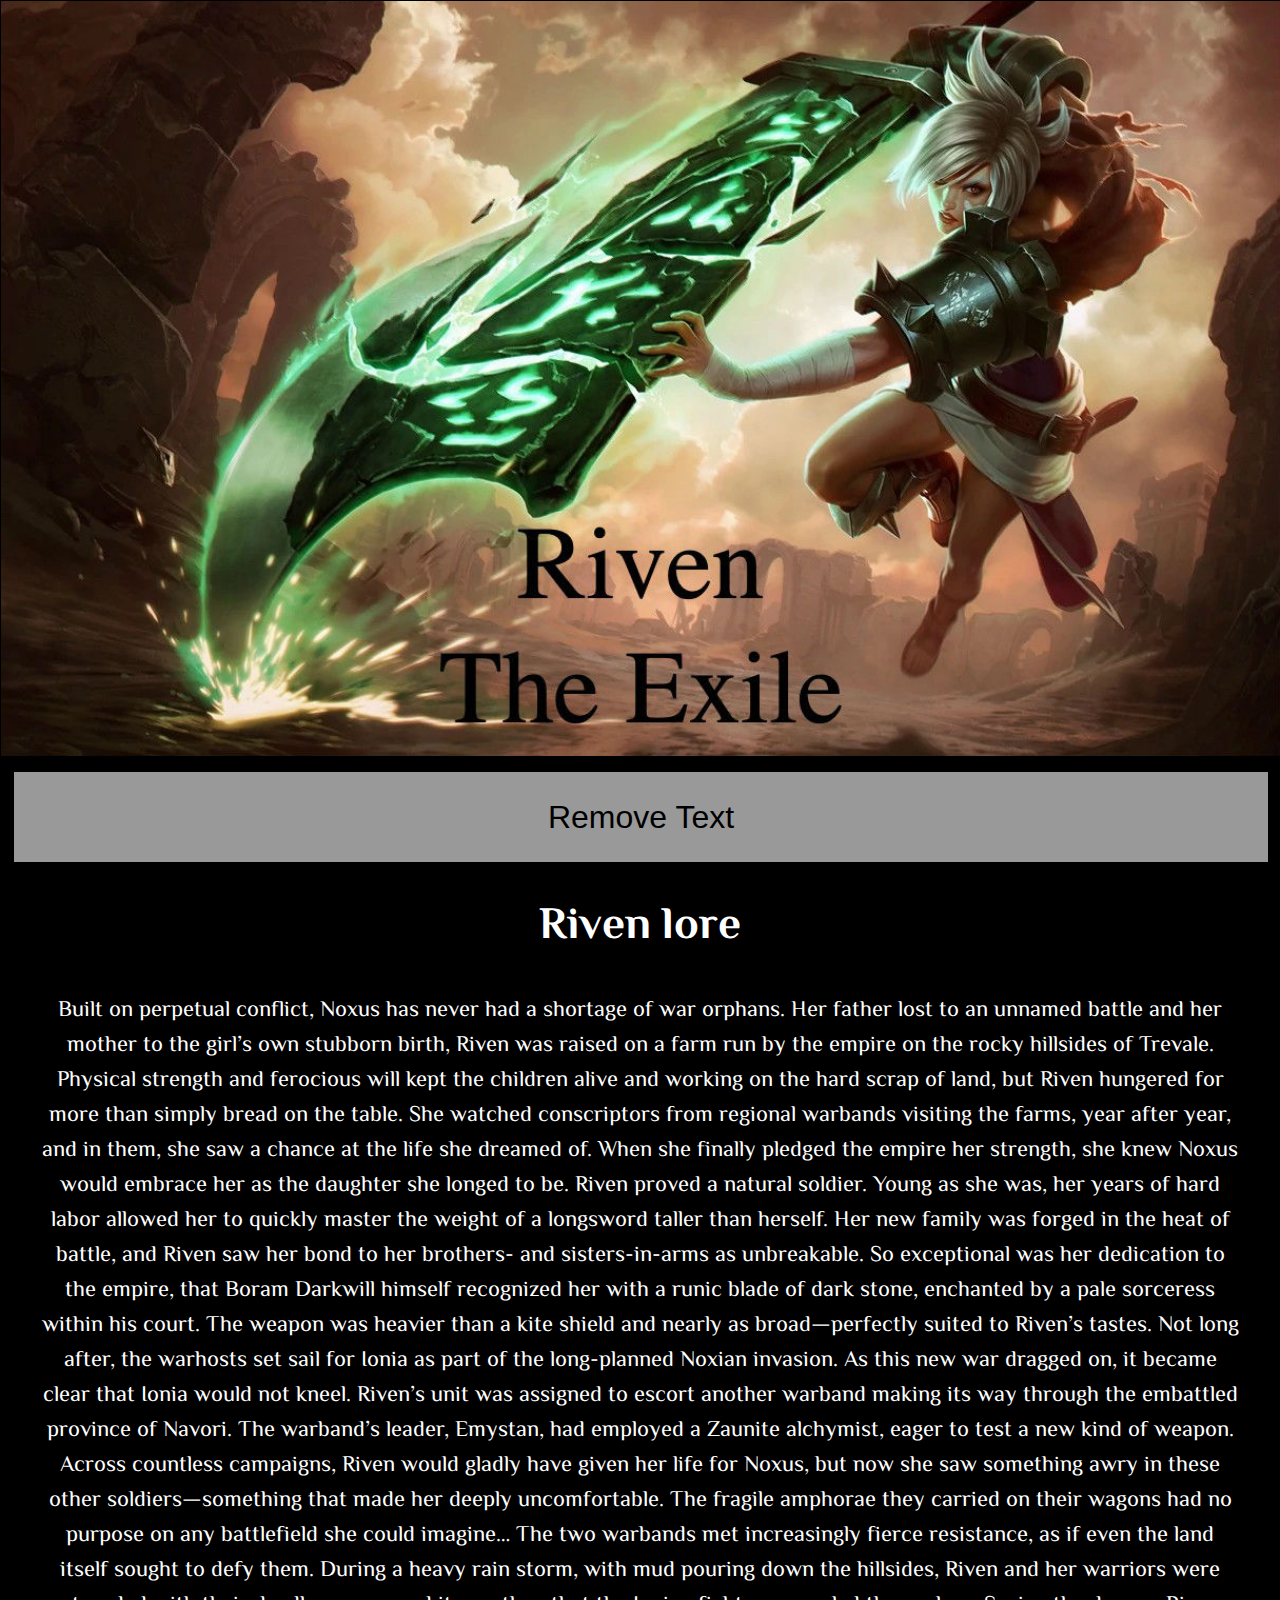
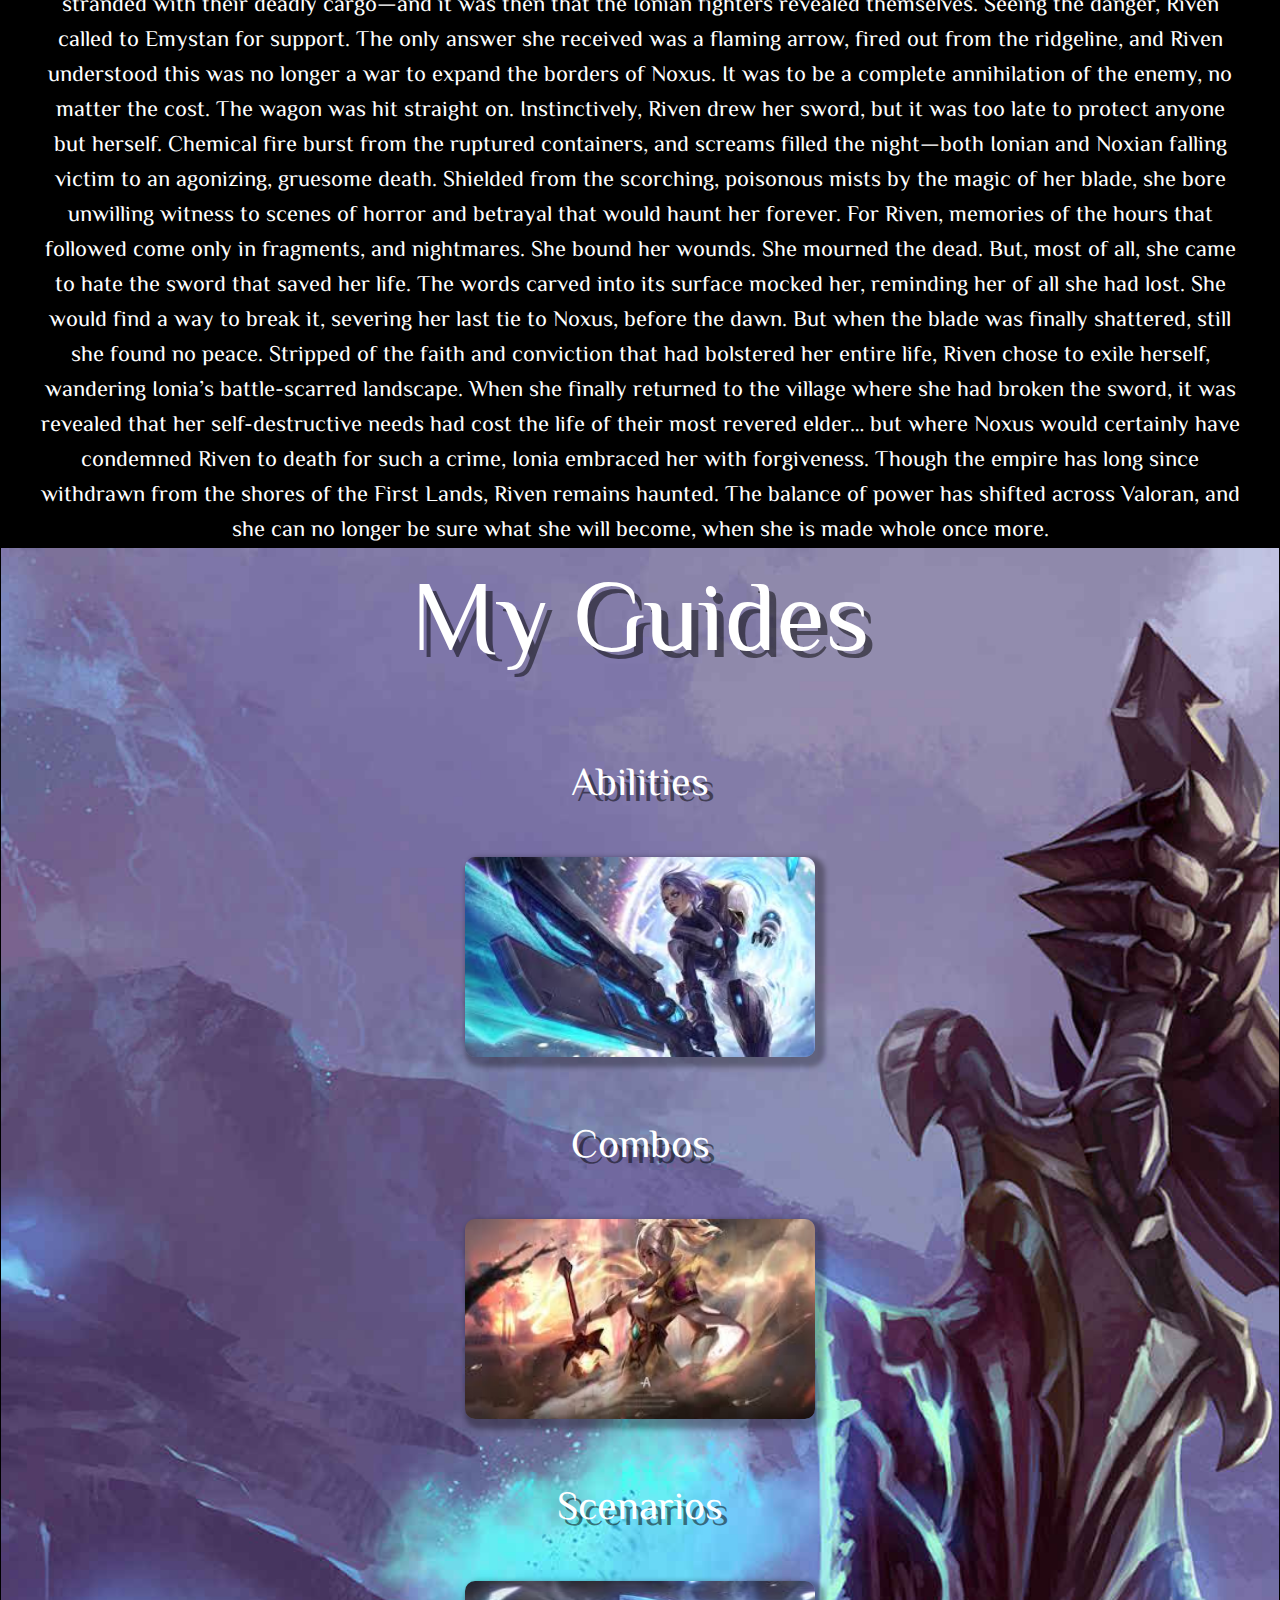
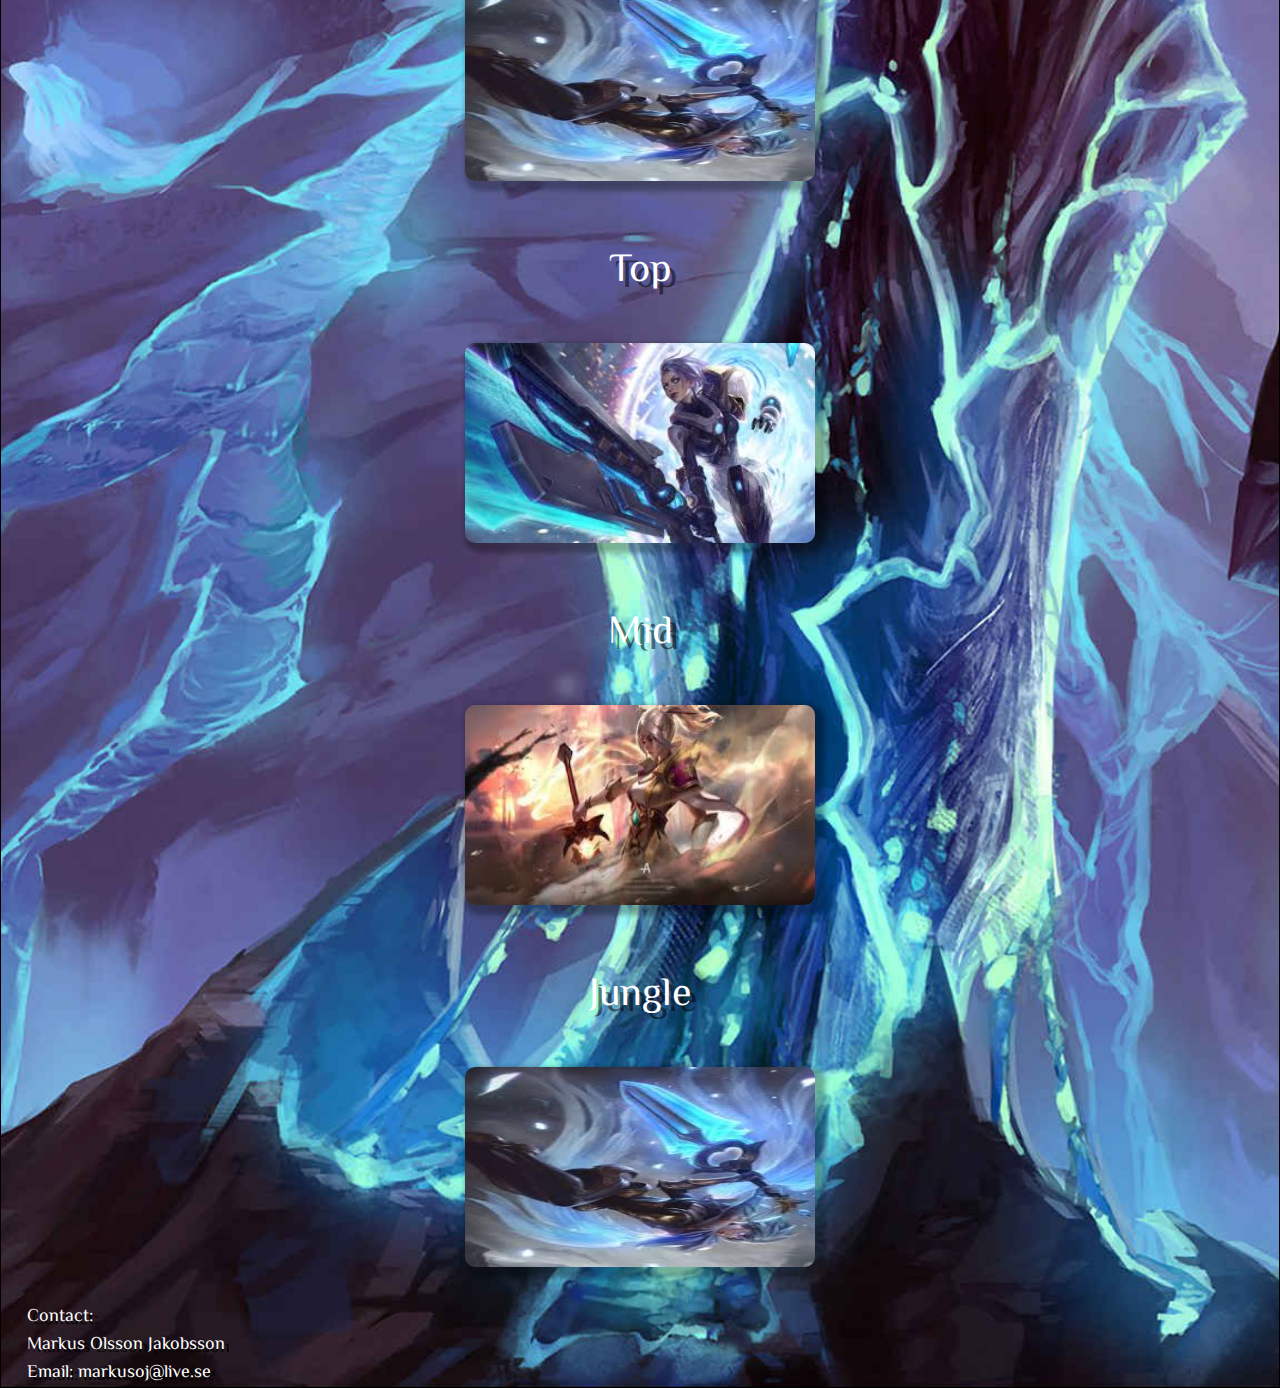
==== commit c8931f53: "added button" ====
--- a/index.html
+++ b/index.html
@@ -13,8 +13,10 @@
   <header id=header1>
     <img src="img/rivenogcomp.jpg" alt="Riven" id="start">
   </header>
-  <h1 id="rubrik1">Riven lore</h1>
-  <p id="brödtext">
+  <p><button onclick="myFunction()" id="knapp">Remove Text</button></p>
+
+  <div id="brödtext">
+    <h1 id="rubrik1">Riven lore</h1>
     Built on perpetual conflict, Noxus has never had a shortage of war orphans. Her father lost to an unnamed battle and her mother to the girl’s own stubborn birth, Riven was raised on a farm run by the empire on the rocky hillsides
     of Trevale.
 
@@ -24,16 +26,19 @@
     Riven proved a natural soldier. Young as she was, her years of hard labor allowed her to quickly master the weight of a longsword taller than herself. Her new family was forged in the heat of battle, and Riven saw her bond to her brothers- and
     sisters-in-arms as unbreakable.
 
-    So exceptional was her dedication to the empire, that Boram Darkwill himself recognized her with a runic blade of dark stone, enchanted by a pale sorceress within his court. The weapon was heavier than a kite shield and nearly as broad—perfectly
+    So exceptional was her dedication to the empire, that Boram Darkwill himself recognized her with a runic blade of dark stone, enchanted by a pale sorceress within his court. The weapon was heavier than a kite shield and nearly as
+    broad—perfectly
     suited to Riven’s tastes.
 
     Not long after, the warhosts set sail for Ionia as part of the long-planned Noxian invasion.
 
-    As this new war dragged on, it became clear that Ionia would not kneel. Riven’s unit was assigned to escort another warband making its way through the embattled province of Navori. The warband’s leader, Emystan, had employed a Zaunite alchymist,
+    As this new war dragged on, it became clear that Ionia would not kneel. Riven’s unit was assigned to escort another warband making its way through the embattled province of Navori. The warband’s leader, Emystan, had employed a Zaunite
+    alchymist,
     eager to test a new kind of weapon. Across countless campaigns, Riven would gladly have given her life for Noxus, but now she saw something awry in these other soldiers—something that made her deeply uncomfortable. The fragile amphorae they
     carried on their wagons had no purpose on any battlefield she could imagine…
 
-    The two warbands met increasingly fierce resistance, as if even the land itself sought to defy them. During a heavy rain storm, with mud pouring down the hillsides, Riven and her warriors were stranded with their deadly cargo—and it was then that
+    The two warbands met increasingly fierce resistance, as if even the land itself sought to defy them. During a heavy rain storm, with mud pouring down the hillsides, Riven and her warriors were stranded with their deadly cargo—and it was then
+    that
     the Ionian fighters revealed themselves. Seeing the danger, Riven called to Emystan for support.
 
     The only answer she received was a flaming arrow, fired out from the ridgeline, and Riven understood this was no longer a war to expand the borders of Noxus. It was to be a complete annihilation of the enemy, no matter the cost.
@@ -50,7 +55,7 @@
     self-destructive needs had cost the life of their most revered elder… but where Noxus would certainly have condemned Riven to death for such a crime, Ionia embraced her with forgiveness.
 
     Though the empire has long since withdrawn from the shores of the First Lands, Riven remains haunted. The balance of power has shifted across Valoran, and she can no longer be sure what she will become, when she is made whole once more.
-  </p>
+  </div>
   <div class="topics" id="bakgrund">
     <section id="header2">
       My Guides
@@ -97,7 +102,7 @@
       Email: markusoj@live.se
     </footer>
   </div>
-  <script src="JS"></script>
+  <script src="script.js"></script>
 </body>
 
 </html>--- a/css/style.css
+++ b/css/style.css
@@ -85,6 +85,24 @@
   padding-top: 10px;
 }
 
+#knapp {
+  margin-left: 1vw;
+  margin-right: 1vw;
+  height: 10vh;
+  width: 98vw;
+  font-size: 2rem;
+  background-color: rgb(255, 255, 255);
+  opacity: 0.6;
+  transition: 0.3s;
+  border-color: transparent;
+}
+
+#knapp:hover {
+  opacity: 1;
+  border-radius: 50px;
+  border-color: transparent;
+}
+
 /*Nästa hemsida (abilities)*/
 #body2 {
   margin: 1px;
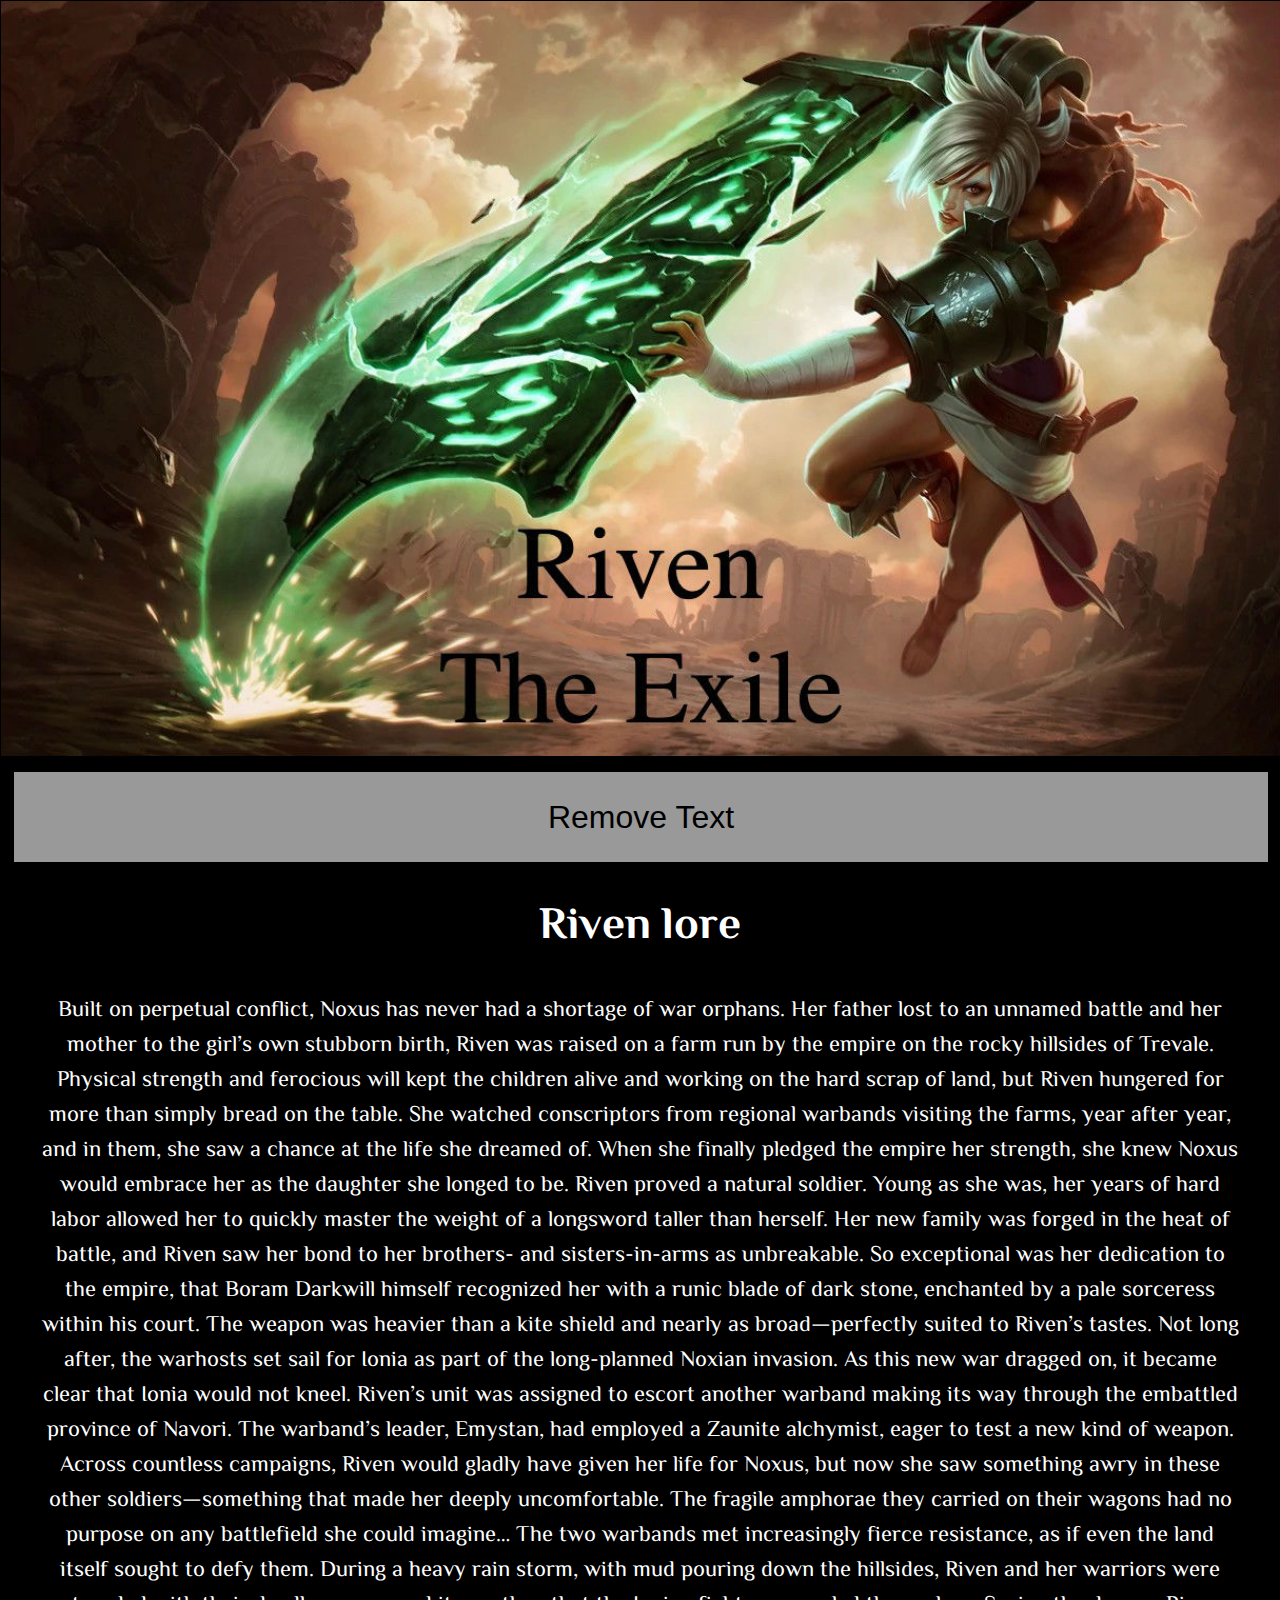
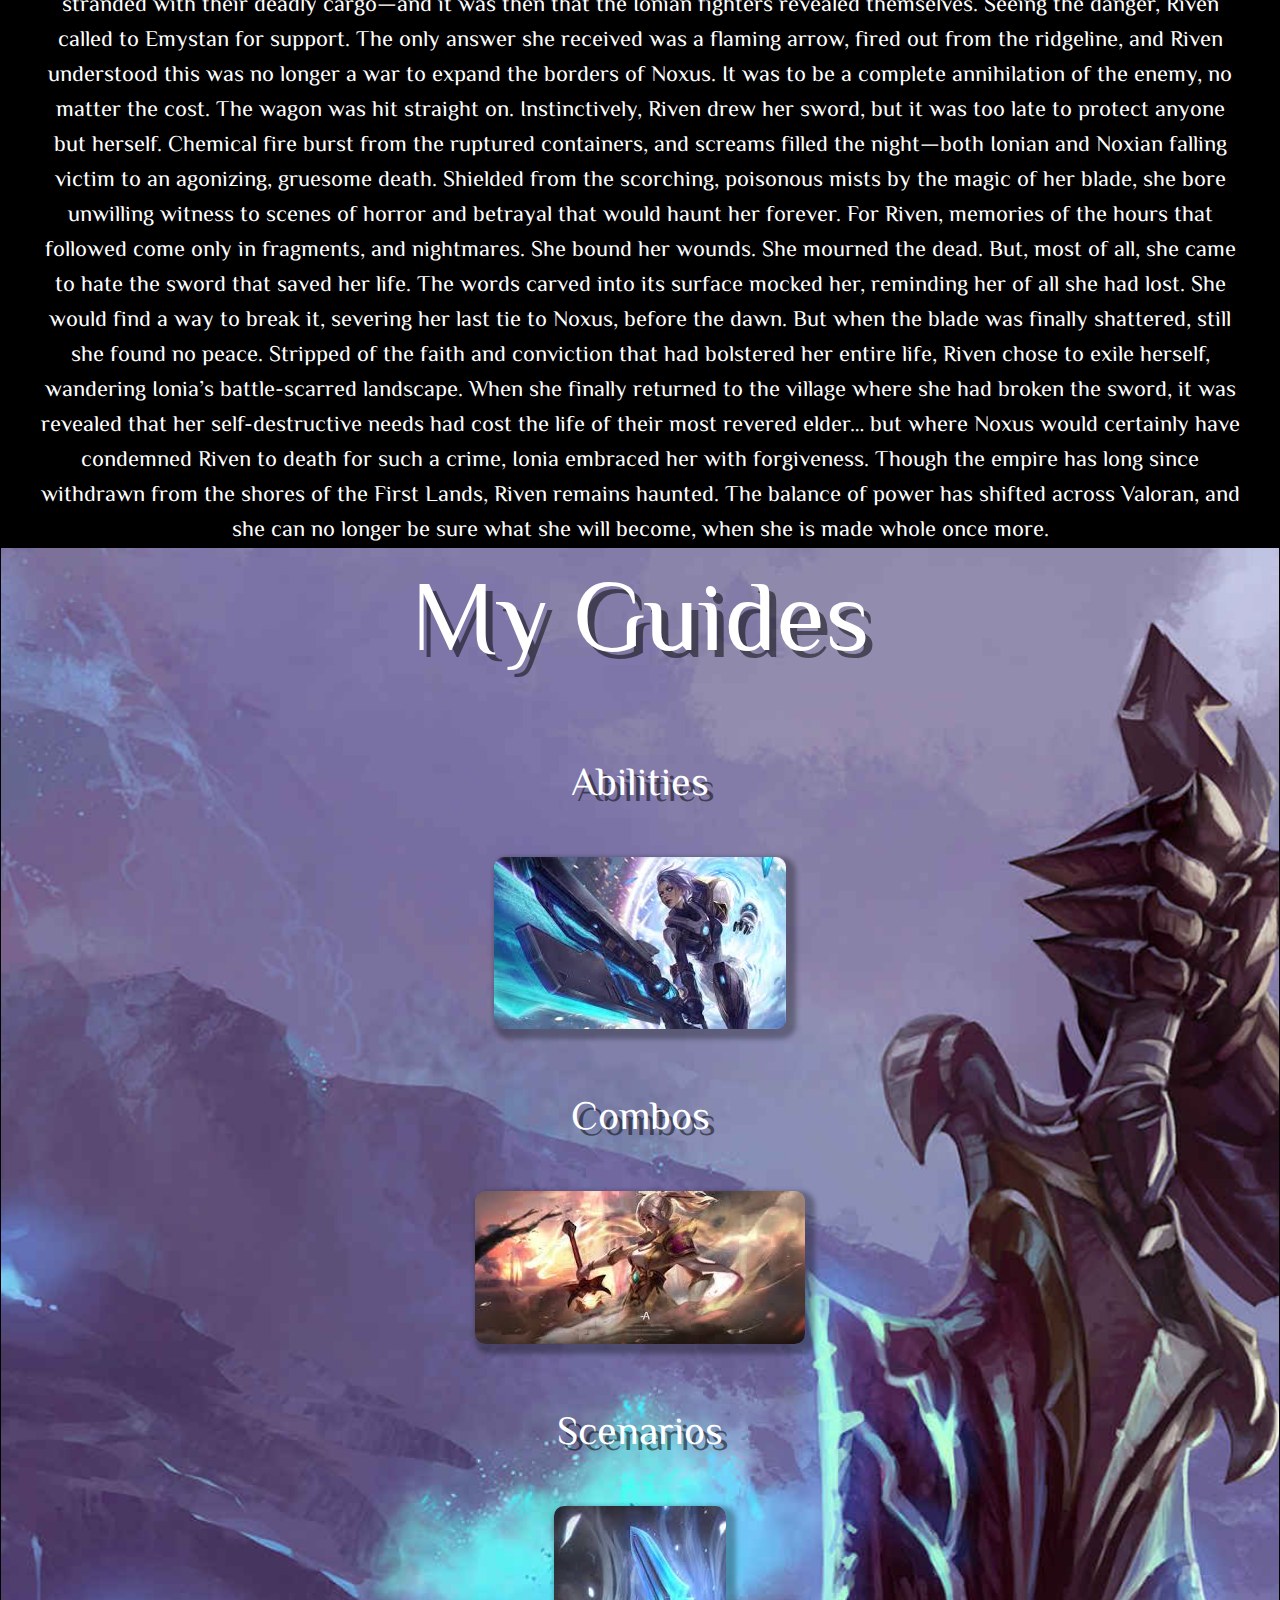
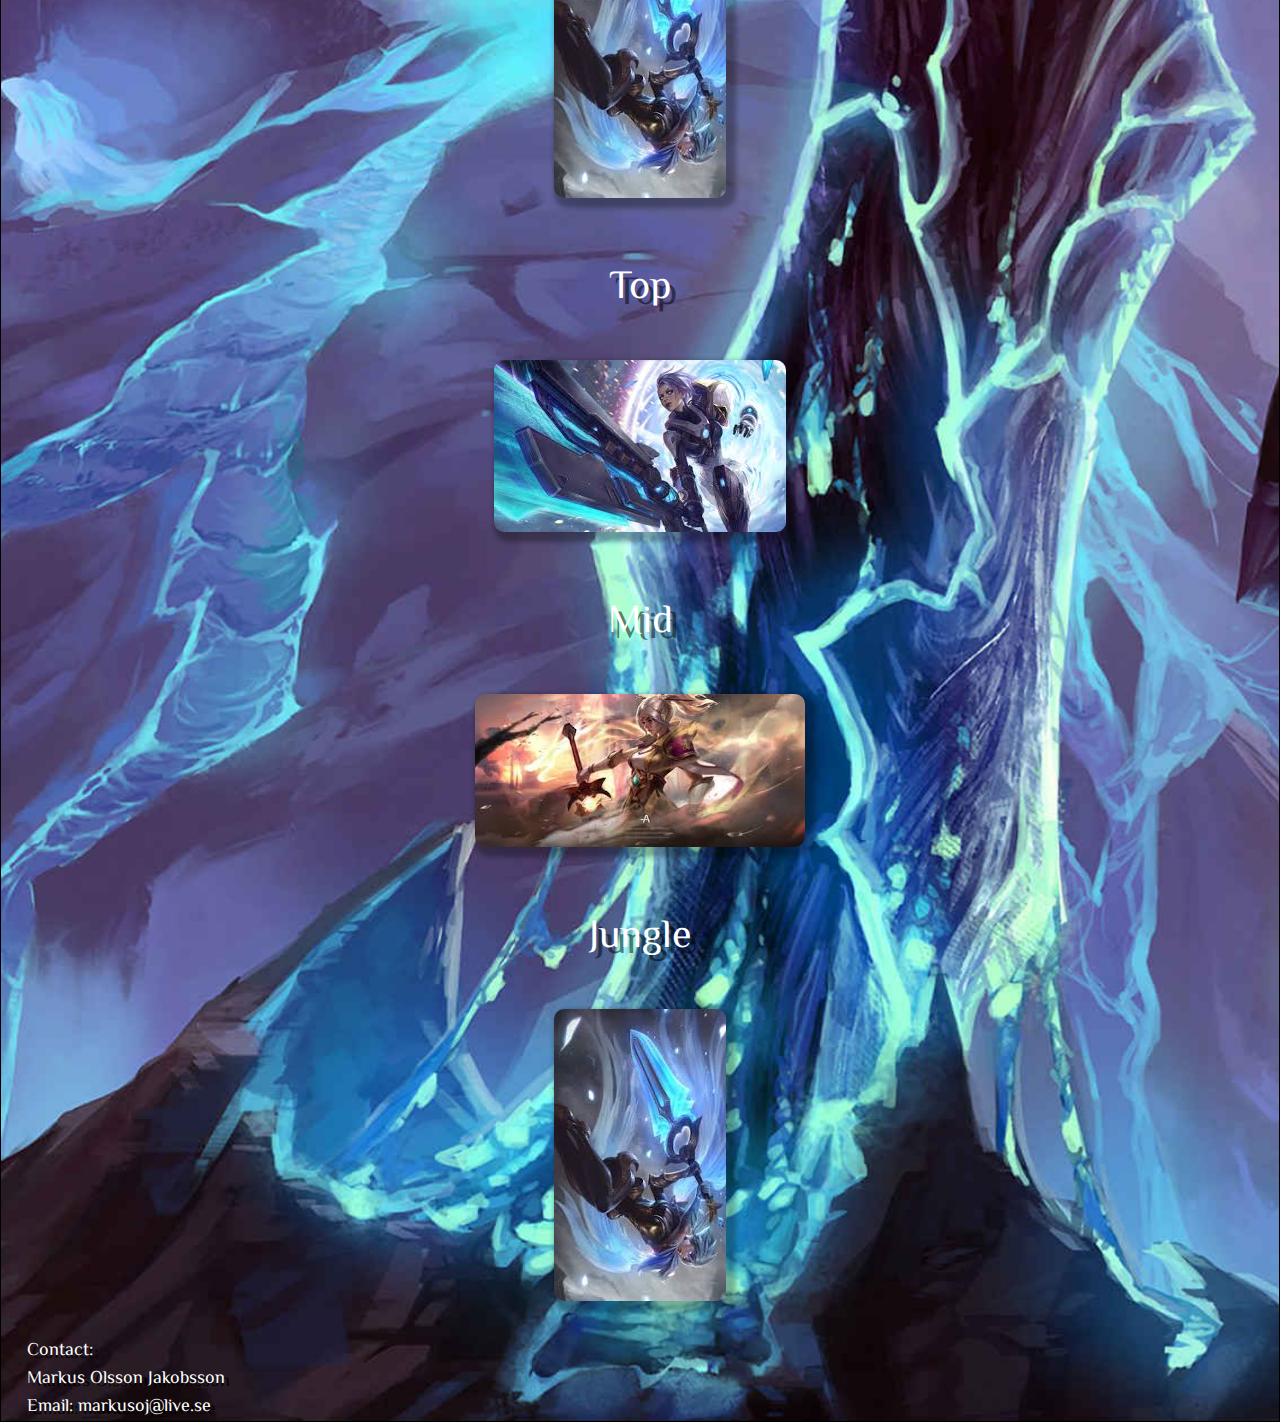
==== commit cd8256fb: "fix sak" ====
--- a/index.html
+++ b/index.html
@@ -63,37 +63,37 @@
     <section id="section1" class="länkar">
       <div class="buttons">
         <p class="topictext">Abilities</p>
-        <a href="file:///Users/markusoj03/Desktop/Projekt-HT/abilities.html"><img src="img/pulse.jpg" alt="Riven abilities" height="200" width="350" class="bilder"></a>
+        <a href="abilities.html"><img src="img/pulse.jpg" alt="Riven abilities" class="bilder"></a>
       </div>
     </section>
     <section id="section2" class="länkar">
       <div class="buttons">
         <p class="topictext">Combos</p>
-        <a href="file:///Users/markusoj03/Desktop/Projekt-HT/Combos.html"><img src="img/prestigeriven2.jpg" alt="Riven combos" height="200" width="350" class="bilder"></a>
+        <a href="Combos.html"><img src="img/prestigeriven2.jpg" alt="Riven combos" class="bilder"></a>
       </div>
     </section>
     <section id="section3" class="länkar">
       <div class="buttons">
         <p class="topictext">Scenarios</p>
-        <a href="file:///Users/markusoj03/Desktop/Projekt-HT/Scenarios.html"><img src="img/dawn.jpg" alt="Riven scenarios" height="200" width="350" class="bilder"></a>
+        <a href="Scenarios.html"><img src="img/dawn.jpg" alt="Riven scenarios" class="bilder"></a>
       </div>
     </section>
     <section id="section4" class="länkar">
       <div class="buttons">
         <p class="topictext">Top</p>
-        <a href="file:///Users/markusoj03/Desktop/Projekt-HT/Top.html"><img src="img/pulse.jpg" alt="Riven toplane" height="200" width="350" class="bilder"></a>
+        <a href="Top.html"><img src="img/pulse.jpg" alt="Riven toplane" class="bilder"></a>
       </div>
     </section>
     <section id="section5" class="länkar">
       <div class="buttons">
         <p class="topictext">Mid</p>
-        <a href="file:///Users/markusoj03/Desktop/Projekt-HT/Mid.html"><img src="img/prestigeriven2.jpg" alt="Riven midlane" height="200" width="350" class="bilder"></a>
+        <a href="Mid.html"><img src="img/prestigeriven2.jpg" alt="Riven midlane" class="bilder"></a>
       </div>
     </section>
     <section id="section6" class="länkar">
       <div class="buttons">
         <p class="topictext">Jungle</p>
-        <a href="file:///Users/markusoj03/Desktop/Projekt-HT/Jungle.html"><img src="img/dawn.jpg" alt="Riven jungle" height="200" width="350" class="bilder"></a>
+        <a href="Jungle.html"><img src="img/dawn.jpg" alt="Riven jungle" class="bilder"></a>
       </div>
     </section>
     <footer id="contact">
@@ -102,7 +102,7 @@
       Email: markusoj@live.se
     </footer>
   </div>
-  <script src="script.js"></script>
+  <script src="JS/script.js"></script>
 </body>
 
 </html>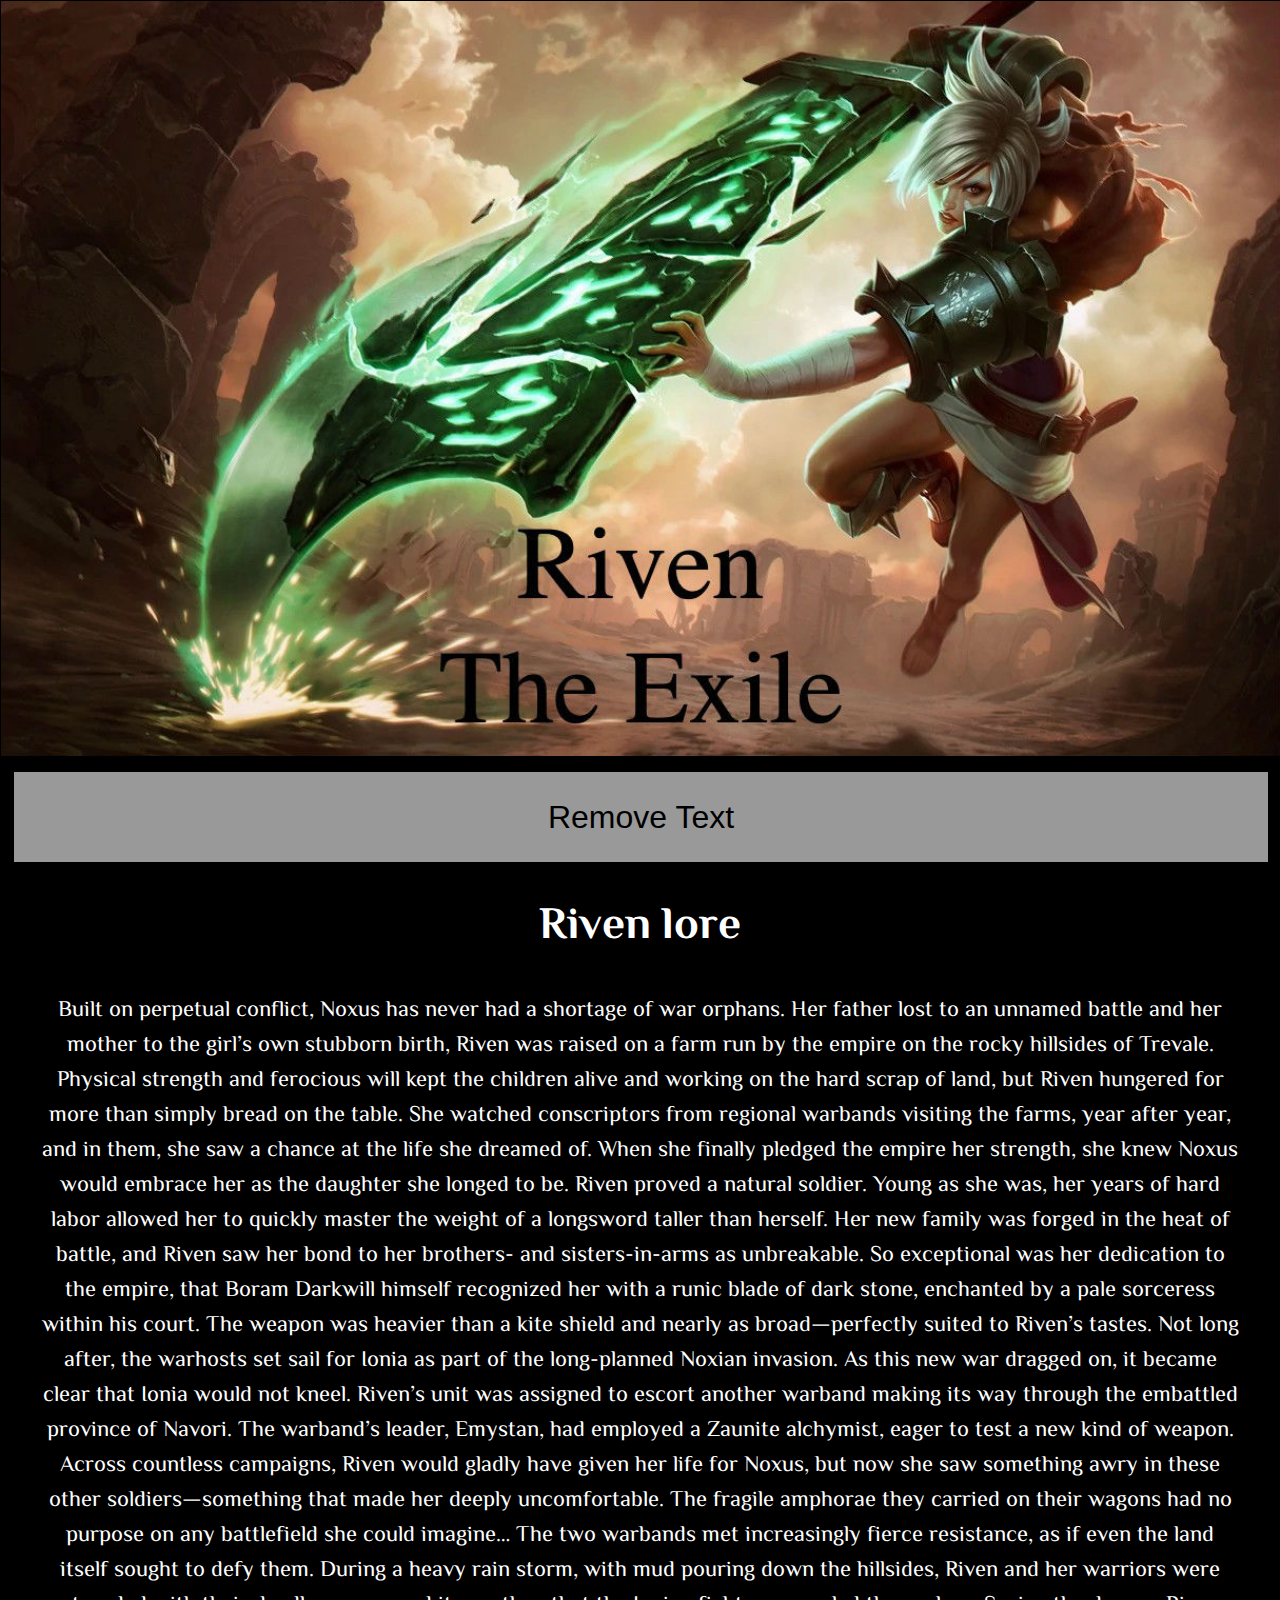
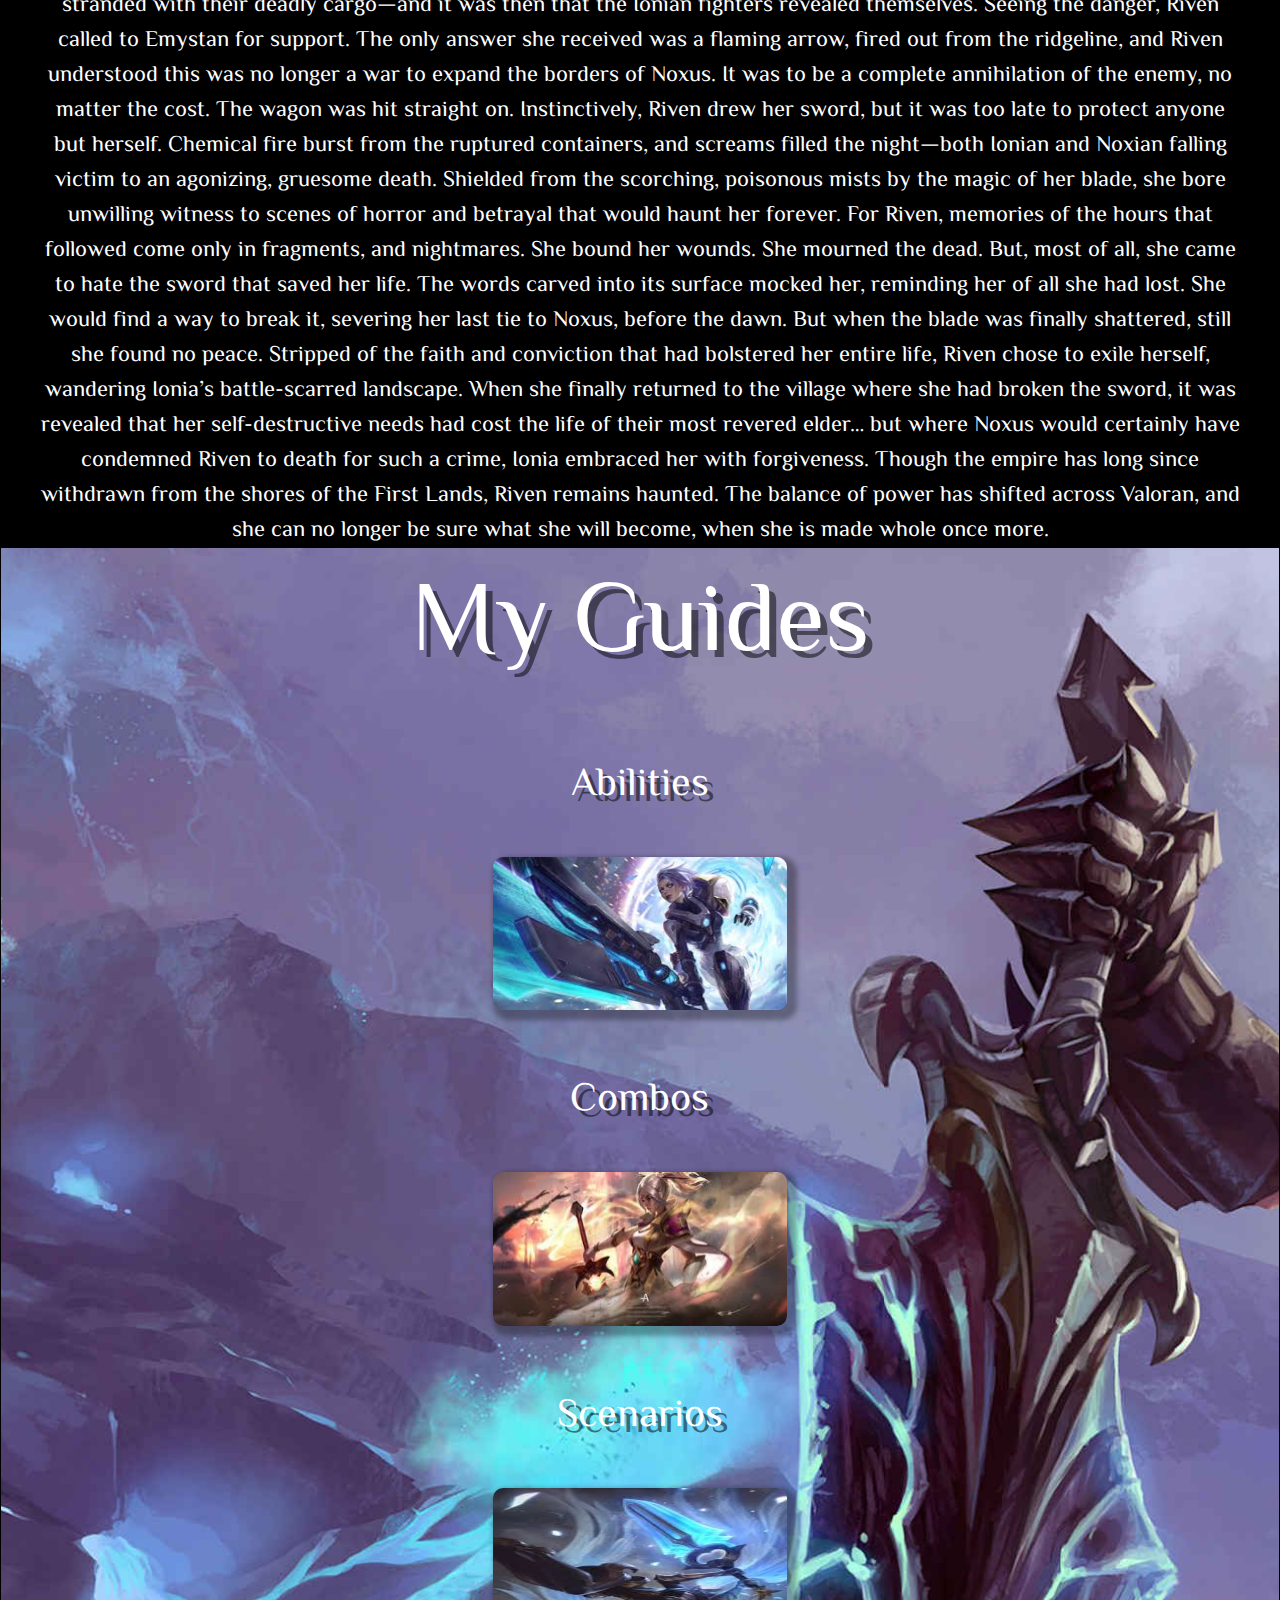
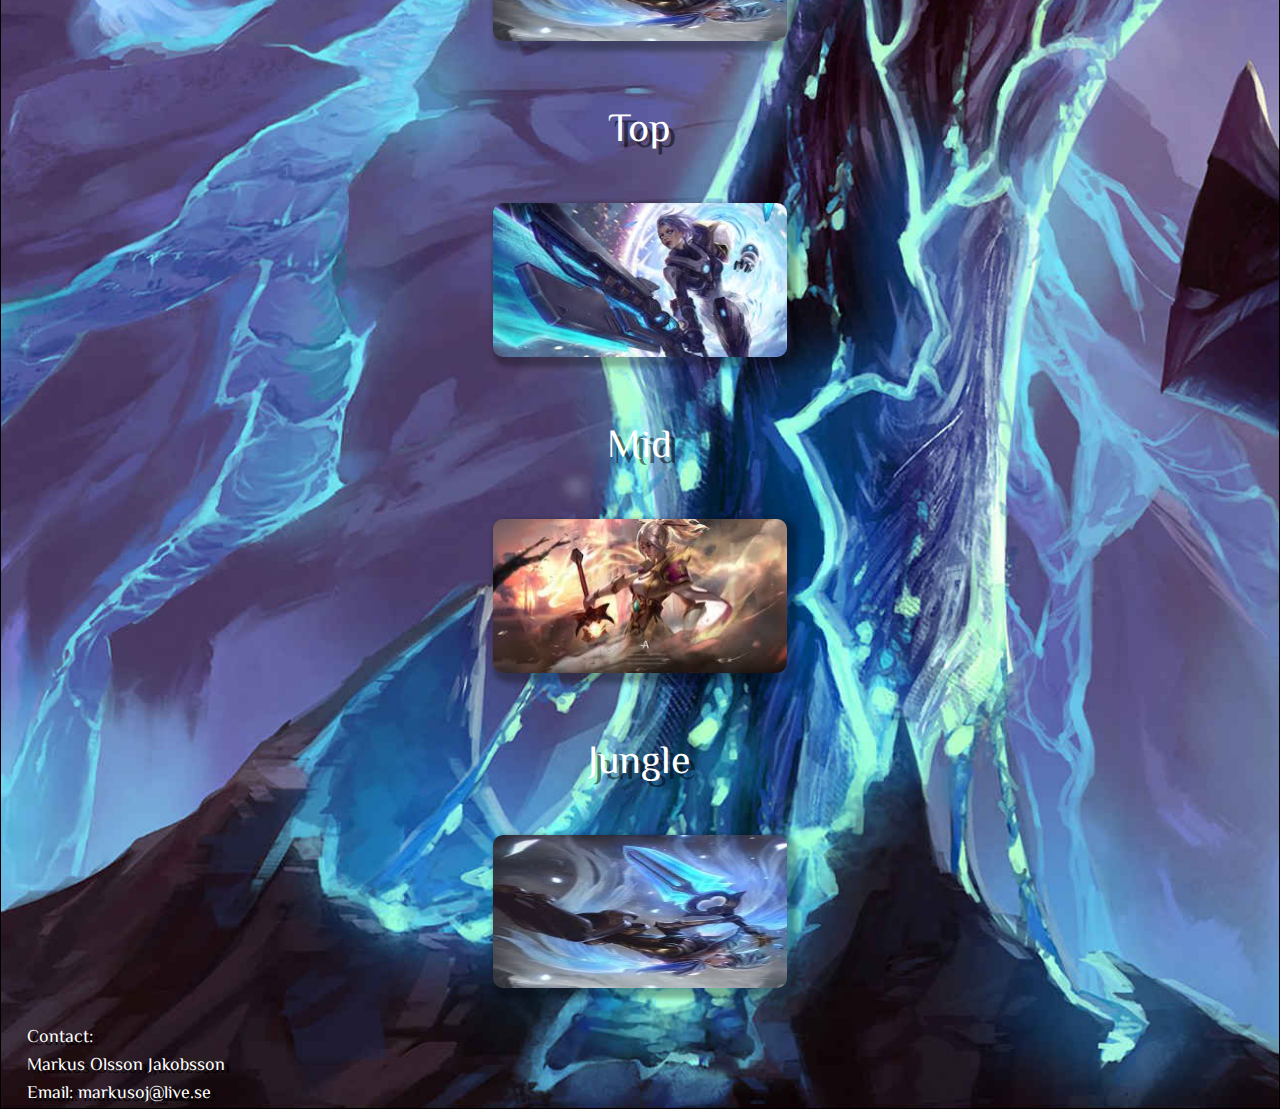
==== commit 3182f176: "changed picture dimensions" ====
--- a/index.html
+++ b/index.html
@@ -58,38 +58,46 @@
   </div>
   <div class="topics" id="bakgrund">
     <section id="header2">
+      <!--Rubrik till mina sections-->
+
       My Guides
     </section>
+    <!--Länk till annan sida i form av en bild-->
     <section id="section1" class="länkar">
       <div class="buttons">
         <p class="topictext">Abilities</p>
         <a href="abilities.html"><img src="img/pulse.jpg" alt="Riven abilities" class="bilder"></a>
       </div>
     </section>
+    <!--Länk till annan sida i form av en bild-->
     <section id="section2" class="länkar">
       <div class="buttons">
         <p class="topictext">Combos</p>
         <a href="Combos.html"><img src="img/prestigeriven2.jpg" alt="Riven combos" class="bilder"></a>
       </div>
     </section>
+    <!--Länk till annan sida i form av en bild-->
     <section id="section3" class="länkar">
       <div class="buttons">
         <p class="topictext">Scenarios</p>
         <a href="Scenarios.html"><img src="img/dawn.jpg" alt="Riven scenarios" class="bilder"></a>
       </div>
     </section>
+    <!--Länk till annan sida i form av en bild-->
     <section id="section4" class="länkar">
       <div class="buttons">
         <p class="topictext">Top</p>
         <a href="Top.html"><img src="img/pulse.jpg" alt="Riven toplane" class="bilder"></a>
       </div>
     </section>
+    <!--Länk till annan sida i form av en bild-->
     <section id="section5" class="länkar">
       <div class="buttons">
         <p class="topictext">Mid</p>
         <a href="Mid.html"><img src="img/prestigeriven2.jpg" alt="Riven midlane" class="bilder"></a>
       </div>
     </section>
+    <!--Länk till annan sida i form av en bild-->
     <section id="section6" class="länkar">
       <div class="buttons">
         <p class="topictext">Jungle</p>
--- a/css/style.css
+++ b/css/style.css
@@ -6,6 +6,7 @@
   background-color: rgb(0, 0, 0);
 }
 
+/*Texten "Riven lore"*/
 #brödtext {
   font-size: 2.5vh;
   color: rgb(255, 255, 255);
@@ -20,6 +21,7 @@
   text-align: center;
 }
 
+/*Bakgrunden längst ned på sidan*/
 #bakgrund {
   background-image: url("../img/champrivencomp2.jpg");
   height: auto;
@@ -29,6 +31,7 @@
   background-position: top;
 }
 
+/*Bilden högst upp på sidan*/
 #start {
   display: block;
   background-size: cover;
@@ -36,6 +39,7 @@
   height: auto;
 }
 
+/*Endast texten ovanför mina sections*/
 .topictext {
   display: block;
   margin-left: auto;
@@ -47,6 +51,7 @@
   text-shadow: 6px 6px rgba(0, 0, 0, 0.5);
 }
 
+/*Texten + bilderna i mina sections*/
 .buttons {
   height: auto;
   width: fit-content;
@@ -54,12 +59,16 @@
   margin-left: auto;
   margin-right: auto;
   transition: .4s;
+  padding-top: 10px;
 }
 
+/*Endast bilderna i mina sections*/
 .bilder {
   box-shadow: 5px 5px 5px 5px rgba(0, 0, 0, 0.3);
   border: 5px;
   border-radius: 10px;
+  width: 23vw;
+  height: 12vw;
 }
 
 .buttons:hover {
@@ -73,6 +82,7 @@
   text-shadow: 7px 7px rgba(0, 0, 0, 0.5);
 }
 
+/*Style för min contact del längst ned till vänster på sidan*/
 #contact {
   margin-top: 3vh;
   color: rgb(250, 230, 150);
@@ -81,10 +91,7 @@
   color: rgb(255, 255, 255);
 }
 
-.länkar {
-  padding-top: 10px;
-}
-
+/*Min "remove text knapp"*/
 #knapp {
   margin-left: 1vw;
   margin-right: 1vw;
@@ -103,7 +110,7 @@
   border-color: transparent;
 }
 
-/*Nästa hemsida (abilities)*/
+/*Style till mina andra sidor*/
 #body2 {
   margin: 1px;
   font-family: 'El Messiri';
@@ -117,19 +124,16 @@
   text-shadow: 0.5vh 0.5vh rgba(255, 255, 255, 0.3);
 }
 
+/*Rubrikerna*/
 .sectionrubriker {
   margin-left: 4vw;
   font-size: 5vh;
   color: rgb(220, 220, 220)
 }
 
+/*Själva texten*/
 .sections {
   margin-left: 2vw;
   margin-right: 50vw;
   color: rgb(220, 220, 220)
-}
-
-#ytbild {
-  height: 30vh;
-  width: 30vw;
 }--- a/css/grid.css
+++ b/css/grid.css
@@ -2,18 +2,13 @@
   display: grid;
   grid-template-columns: repeat(2, 1fr);
   grid-template-rows: repeat(5, auto);
-  width: 80vw;
+  width: 100vw;
   height: auto;
   margin-left: auto;
   margin-right: auto;
 }
 
-#header1 {
-  grid-column: 1/-1;
-  grid-row: 1/2;
-  text-align: center;
-}
-
+/*Varje section är en av mina bilder/länkar till mina andra hemsidor längst ned på första hemsidan*/
 #section1 {
   grid-column: 1/2;
   grid-row: 2/3;
@@ -50,21 +45,10 @@
   text-align: center;
 }
 
+/*Rubriken ovanför mina sections*/
 #header2 {
   grid-column: 1/-1;
   grid-row: 1/2;
-}
-
-#sectionR {
-  grid-column: 1/2;
-  grid-row: 1/2;
-  text-align: center;
-}
-
-#sectionW {
-  grid-column: 2/3;
-  grid-row: 1/2;
-  text-align: center;
 }
 
 #contact {
@@ -73,17 +57,8 @@
   margin-left: 2%;
 }
 
+/*För att hemsidan ska fungera på mobil*/
 @media screen and (max-aspect-ratio: 3/2) {
-  #header1 {
-    grid-column: 1/-1;
-    grid-row: 1/2;
-  }
-
-  #sectionR {
-    grid-column: 1/-1;
-    grid-row: 2/3;
-  }
-
   #section1 {
     grid-column: 1/-1;
     grid-row: 3/4;
@@ -97,11 +72,6 @@
   #section3 {
     grid-column: 1/-1;
     grid-row: 5/6;
-  }
-
-  #sectionW {
-    grid-column: 1/-1;
-    grid-row: 6/7;
   }
 
   #section4 {
